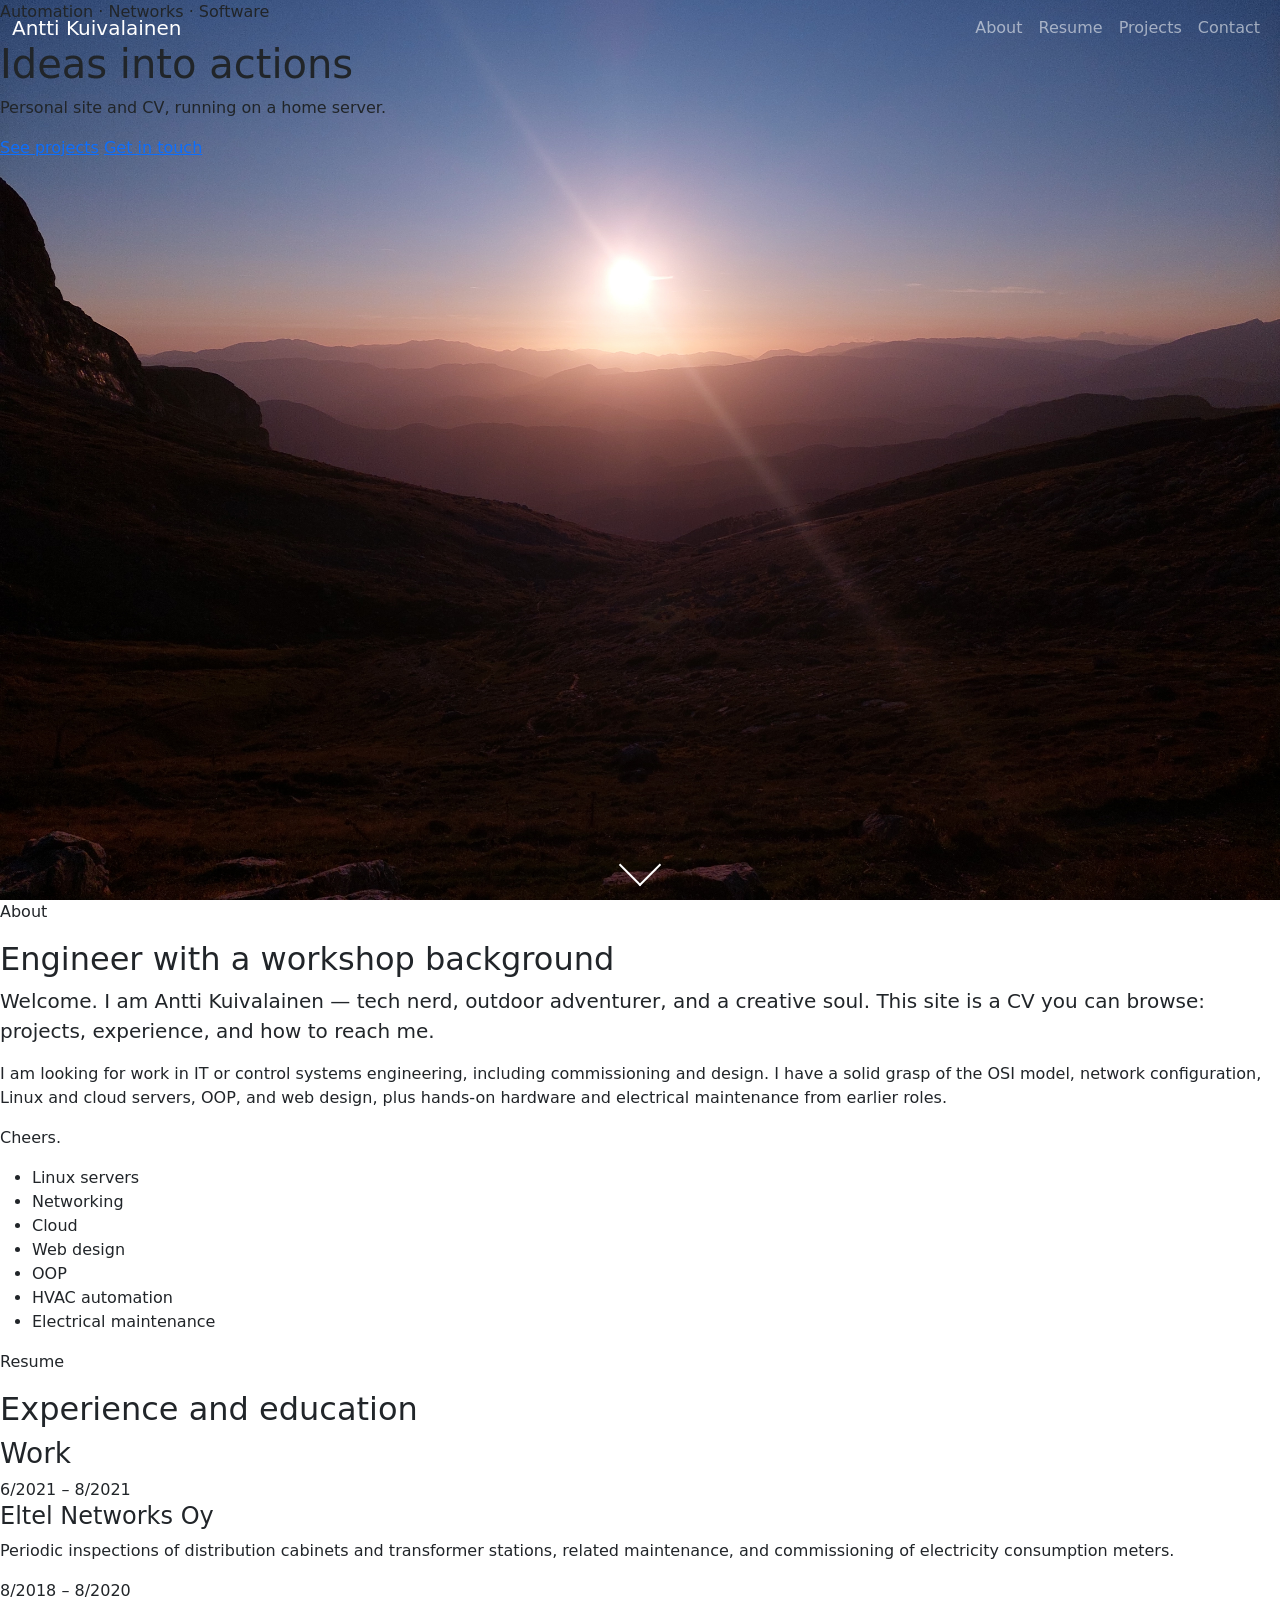
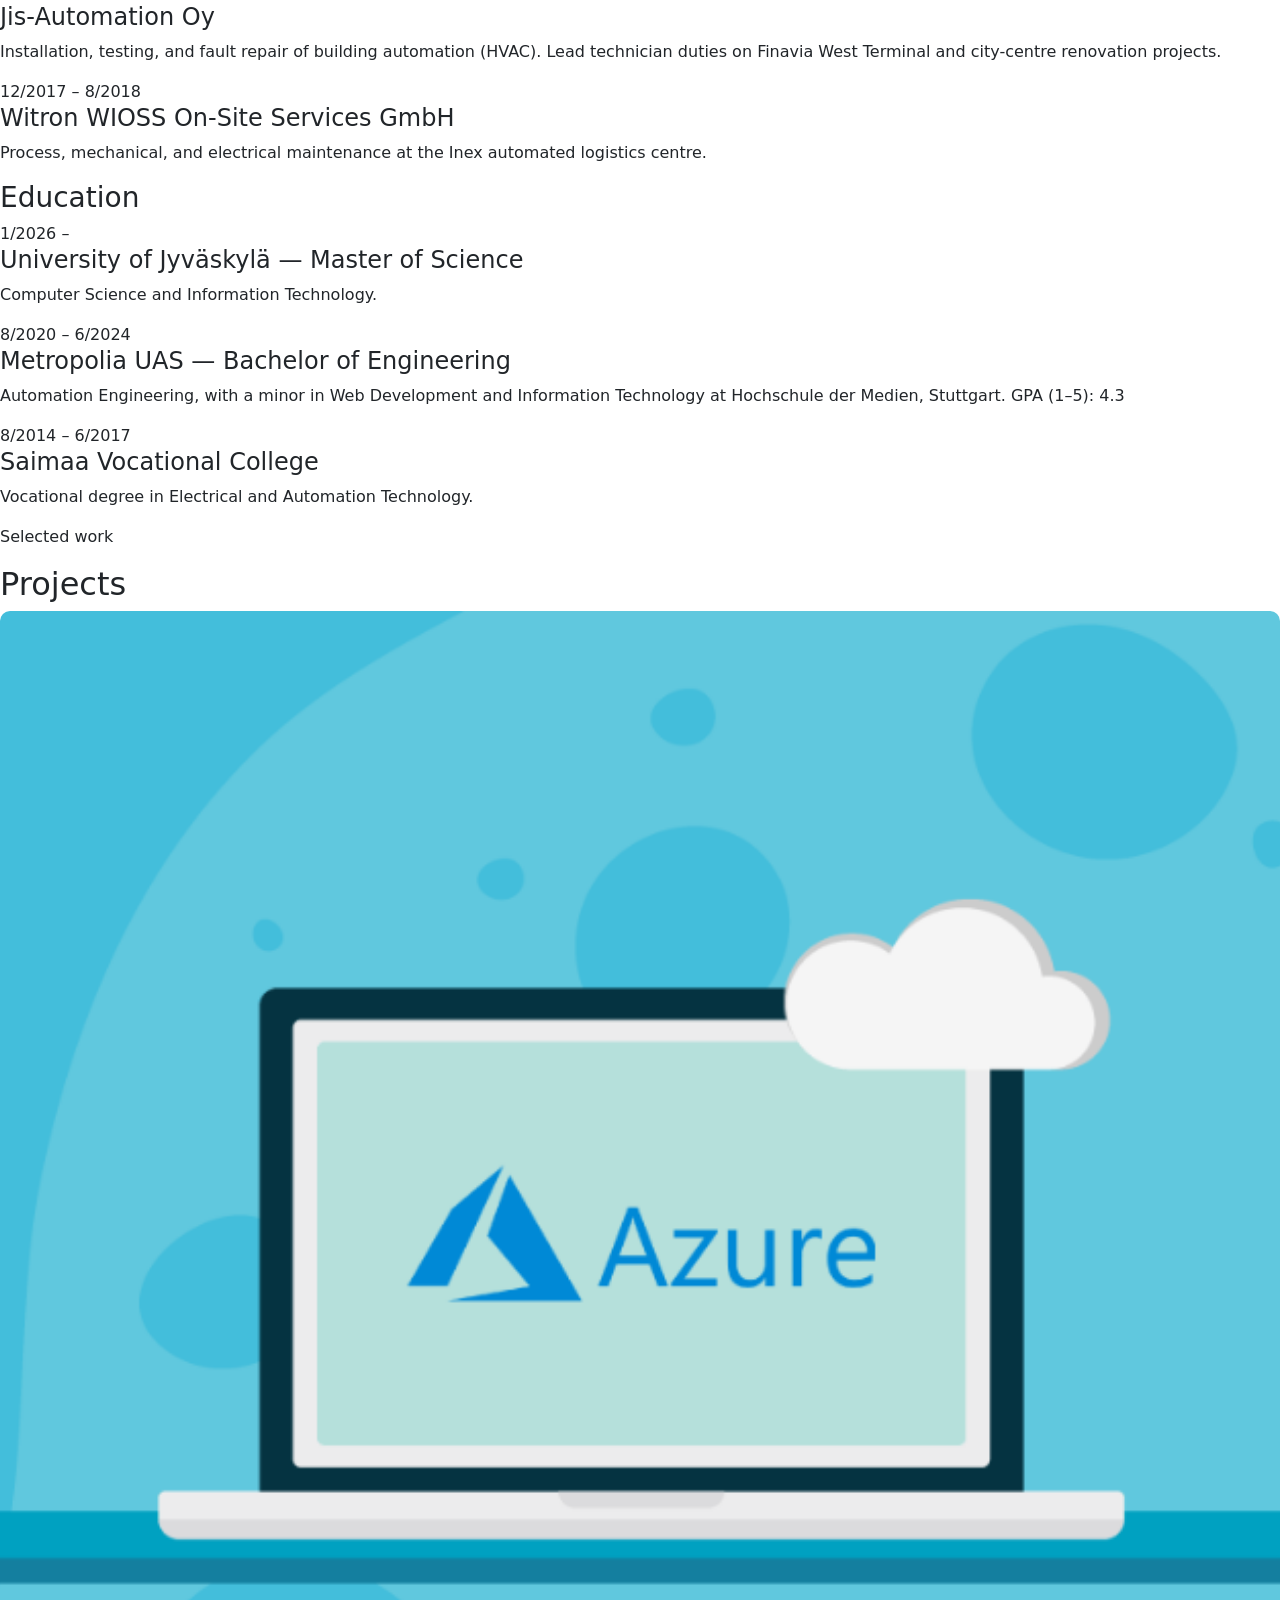
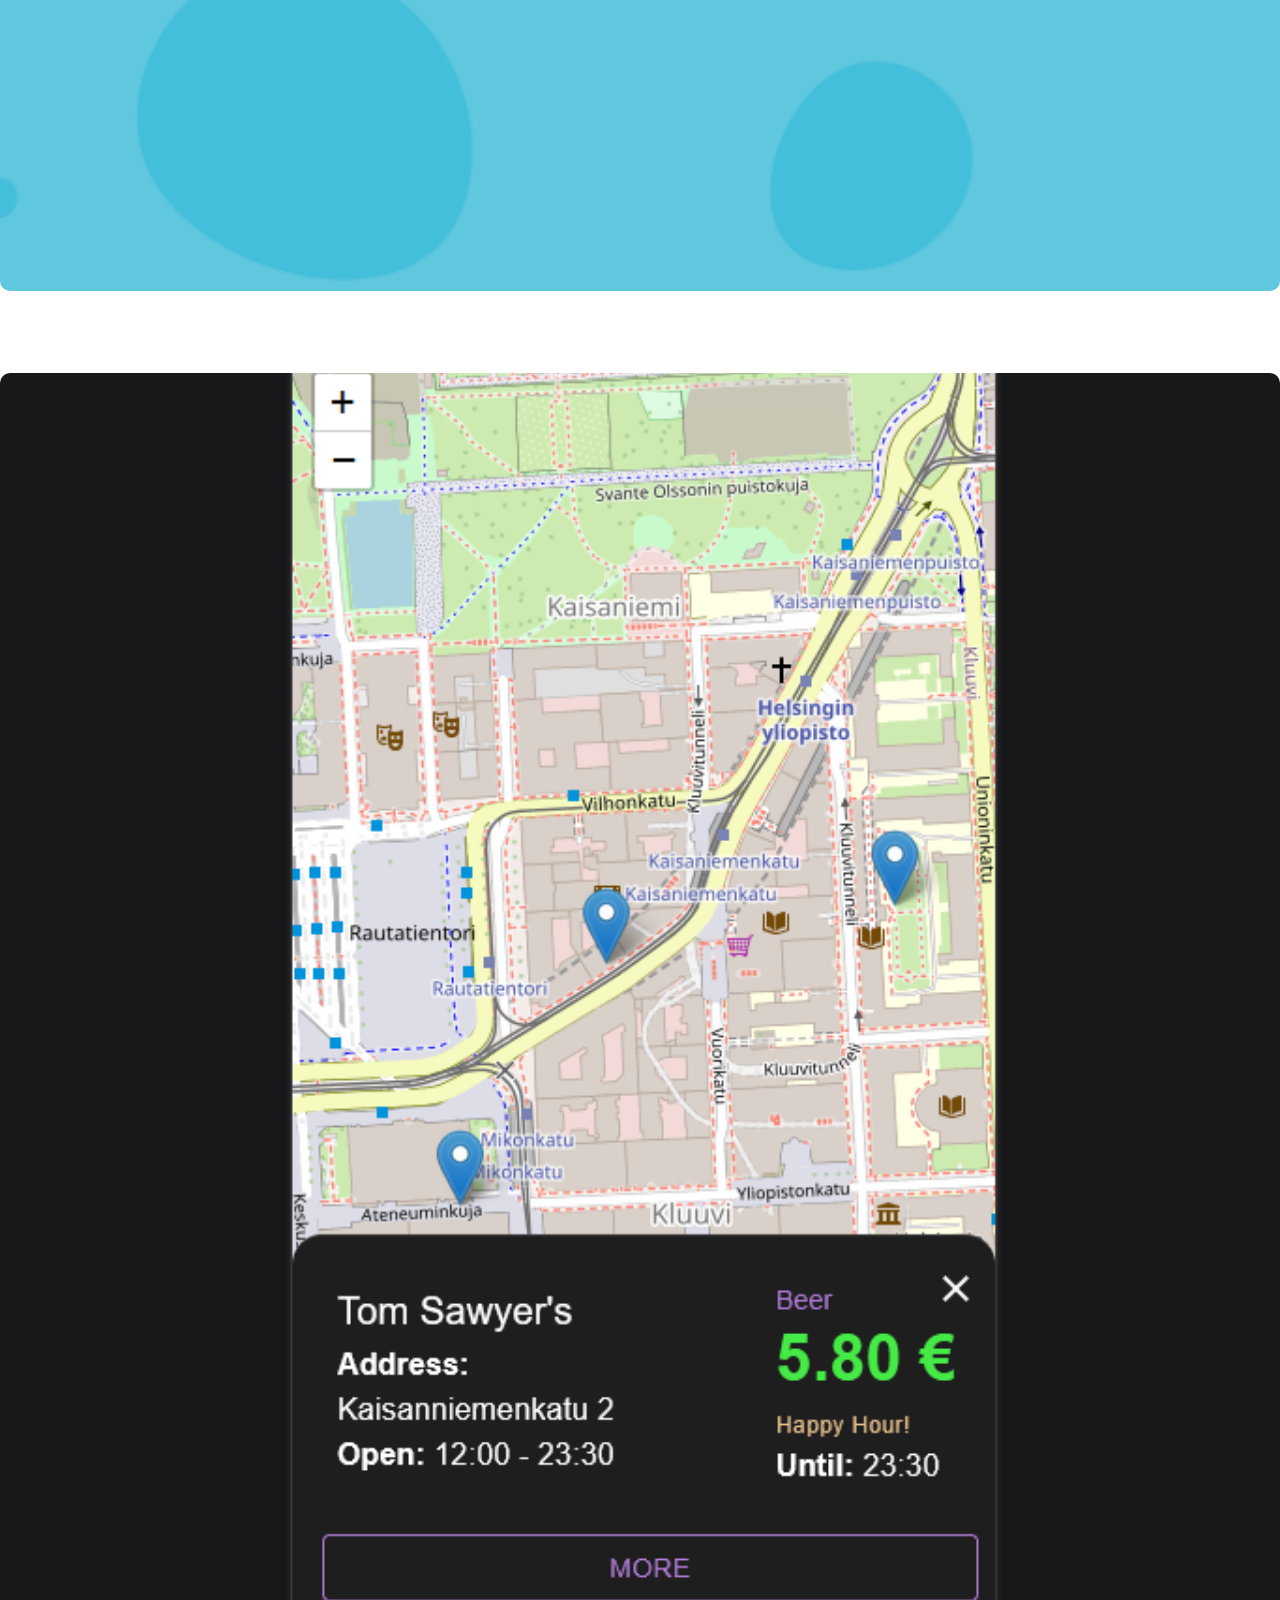
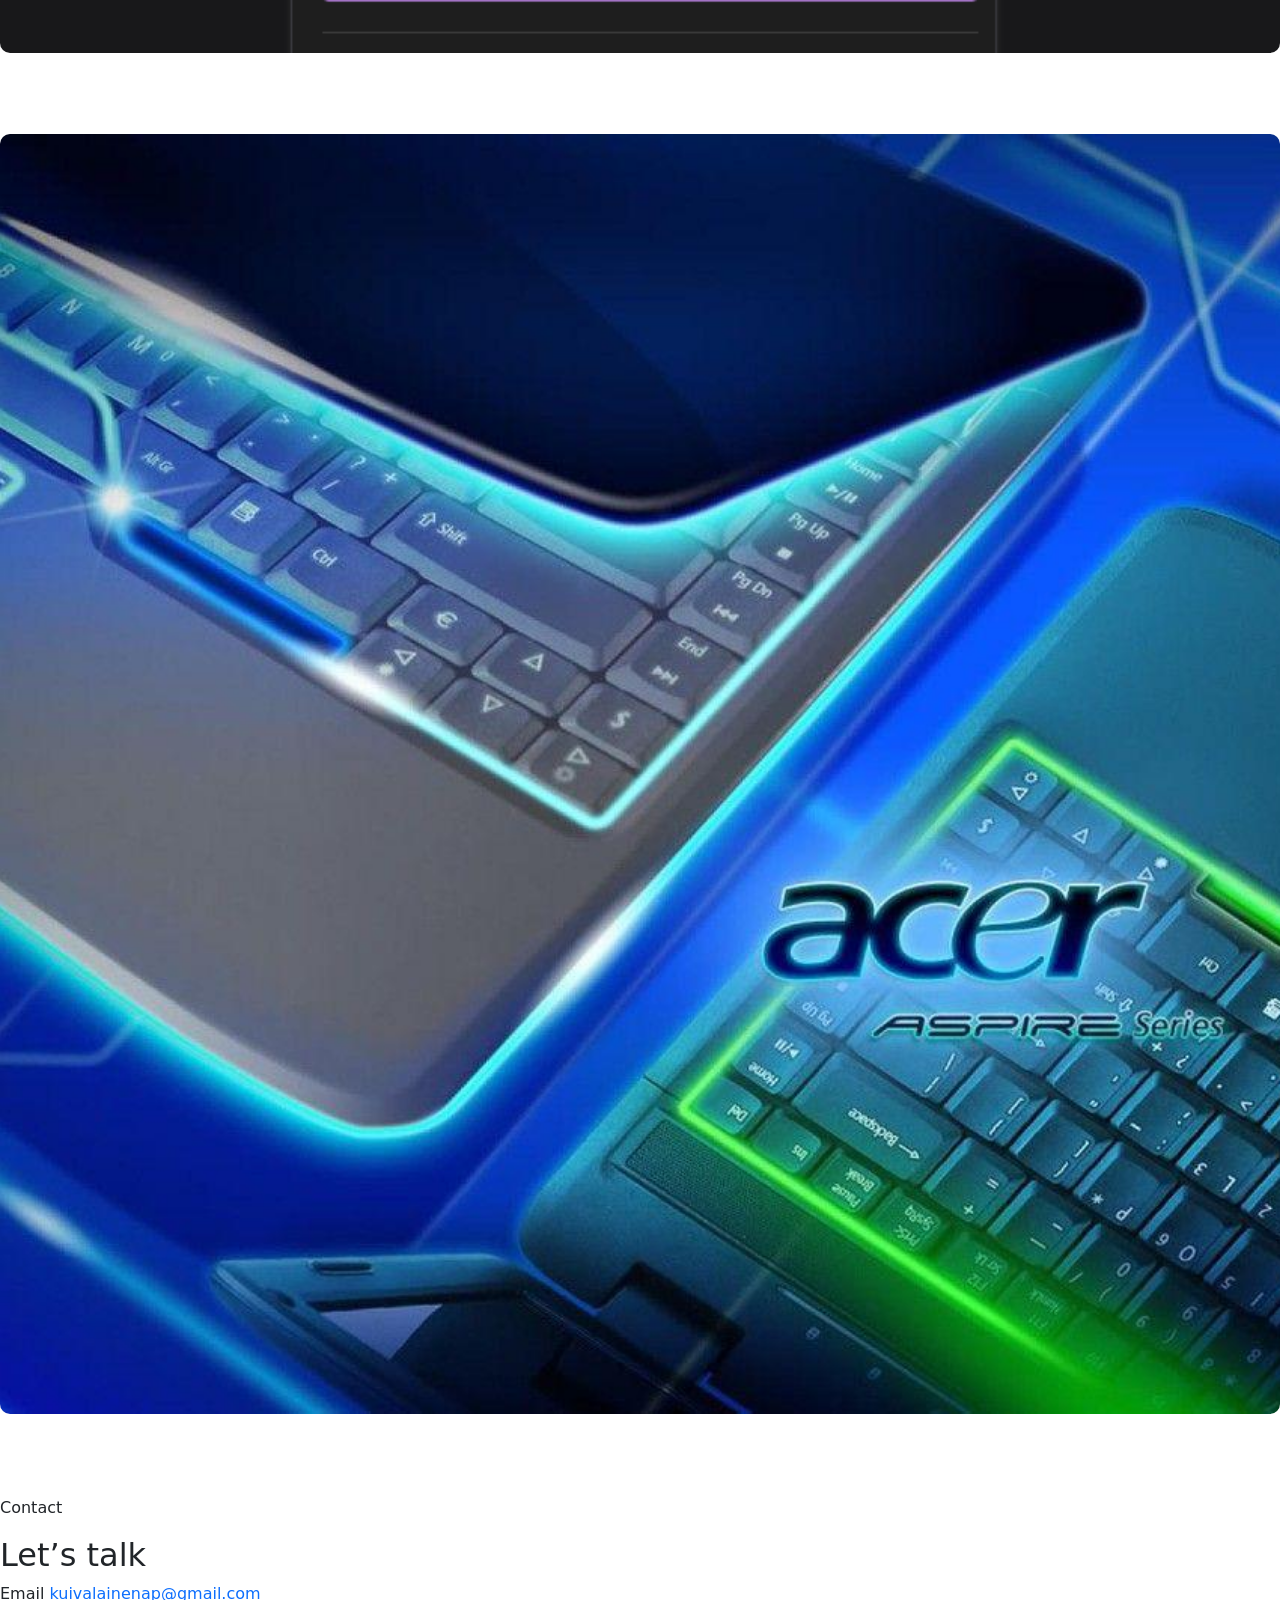
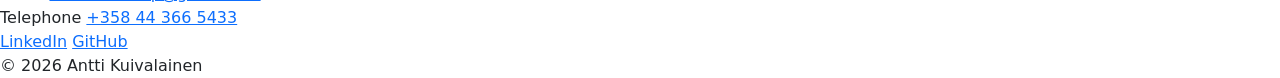
==== index.html @ 7d21abc8 "Update stylesheet and script paths in index.html" ====
<!DOCTYPE html>
<html lang="en">
<head>
    <meta charset="UTF-8">
    <meta name="viewport" content="width=device-width, initial-scale=1.0">
    <title>Antti Kuivalainen</title>
    <link href="https://cdn.jsdelivr.net/npm/bootstrap@5.3.3/dist/css/bootstrap.min.css" rel="stylesheet">
    <link rel="stylesheet" href="/css/styles.css">
</head>
<body>
    <nav id="navbar" class="navbar navbar-expand-lg navbar-dark fixed-top">
        <div class="container-fluid">
            <a class="navbar-brand" href="#hero">Antti Kuivalainen</a>
            <button class="navbar-toggler" type="button" data-bs-toggle="collapse" data-bs-target="#navMenu" aria-controls="navMenu" aria-expanded="false" aria-label="Toggle navigation">
                <span class="navbar-toggler-icon"></span>
            </button>
            <div class="collapse navbar-collapse" id="navMenu">
                <ul class="navbar-nav ms-auto">
                    <li class="nav-item"><a class="nav-link" href="#about">About</a></li>
                    <li class="nav-item"><a class="nav-link" href="#cv">Resume</a></li>
                    <li class="nav-item"><a class="nav-link" href="#projects">Projects</a></li>
                    <li class="nav-item"><a class="nav-link" href="#contact">Contact</a></li>
                </ul>
            </div>
        </div>
    </nav>

    <section id="hero">
        <div class="hero-inner">
            <p class="hero-kicker">Automation · Networks · Software</p>
            <h1>Ideas into actions</h1>
            <p class="hero-lead">Personal site and CV, running on a home server.</p>
            <div class="hero-actions">
                <a class="btn-accent" href="#projects">See projects</a>
                <a class="btn-ghost" href="#contact">Get in touch</a>
            </div>
        </div>
    </section>

    <section id="about" class="section">
        <p class="section-label">About</p>
        <h2>Engineer with a workshop background</h2>
        <div class="about-grid">
            <div>
                <p class="lead">Welcome. I am Antti Kuivalainen — tech nerd, outdoor adventurer, and a creative soul. This site is a CV you can browse: projects, experience, and how to reach me.</p>
                <p class="muted">I am looking for work in IT or control systems engineering, including commissioning and design. I have a solid grasp of the OSI model, network configuration, Linux and cloud servers, OOP, and web design, plus hands-on hardware and electrical maintenance from earlier roles.</p>
                <p>Cheers.</p>
            </div>
            <ul class="skill-list">
                <li>Linux servers</li>
                <li>Networking</li>
                <li>Cloud</li>
                <li>Web design</li>
                <li>OOP</li>
                <li>HVAC automation</li>
                <li>Electrical maintenance</li>
            </ul>
        </div>
    </section>

    <div class="section-alt">
        <section id="cv" class="section">
            <p class="section-label">Resume</p>
            <h2>Experience and education</h2>
            <div class="timeline">
                <div class="timeline-group">
                    <h3>Work</h3>
                    <article class="job">
                        <div class="job-meta">6/2021 – 8/2021</div>
                        <div>
                            <h4>Eltel Networks Oy</h4>
                            <p>Periodic inspections of distribution cabinets and transformer stations, related maintenance, and commissioning of electricity consumption meters.</p>
                        </div>
                    </article>
                    <article class="job">
                        <div class="job-meta">8/2018 – 8/2020</div>
                        <div>
                            <h4>Jis-Automation Oy</h4>
                            <p>Installation, testing, and fault repair of building automation (HVAC). Lead technician duties on Finavia West Terminal and city-centre renovation projects.</p>
                        </div>
                    </article>
                    <article class="job">
                        <div class="job-meta">12/2017 – 8/2018</div>
                        <div>
                            <h4>Witron WIOSS On-Site Services GmbH</h4>
                            <p>Process, mechanical, and electrical maintenance at the Inex automated logistics centre.</p>
                        </div>
                    </article>
                </div>

                <div class="timeline-group">
                    <h3>Education</h3>
                    <article class="job">
                        <div class="job-meta">1/2026 –</div>
                        <div>
                            <h4>University of Jyväskylä — Master of Science</h4>
                            <p>Computer Science and Information Technology.</p>
                        </div>
                    </article>
                    <article class="job">
                        <div class="job-meta">8/2020 – 6/2024</div>
                        <div>
                            <h4>Metropolia UAS — Bachelor of Engineering</h4>
                            <p>Automation Engineering, with a minor in Web Development and Information Technology at Hochschule der Medien, Stuttgart. GPA (1–5): 4.3</p>
                        </div>
                    </article>
                    <article class="job">
                        <div class="job-meta">8/2014 – 6/2017</div>
                        <div>
                            <h4>Saimaa Vocational College</h4>
                            <p>Vocational degree in Electrical and Automation Technology.</p>
                        </div>
                    </article>
                </div>
            </div>
        </section>
    </div>

    <section id="projects" class="section">
        <p class="section-label">Selected work</p>
        <h2>Projects</h2>
        <div class="project-grid">
            <a href="https://github.com/a-pak/metropolia-warehouse" target="_blank" rel="noopener" class="project-card">
                <img src="/images/image.png" alt="Warehouse system on Azure">
                <div class="card-body">
                    <h3>Azure warehouse</h3>
                    <p>Configuring a warehouse system on Microsoft Azure.</p>
                </div>
            </a>
            <a href="https://github.com/a-pak/happy-pour" target="_blank" rel="noopener" class="project-card">
                <img src="/images/happypour.png" alt="Happy Pour app">
                <div class="card-body">
                    <h3>Happy Pour</h3>
                    <p>A community app for local happy hours.</p>
                </div>
            </a>
            <a href="/homeserver" class="project-card">
                <img src="/images/acer.jpg" alt="Home server laptop">
                <div class="card-body">
                    <h3>Home server</h3>
                    <p>An old laptop given a second life as a server.</p>
                </div>
            </a>
        </div>
    </section>

    <div class="section-alt">
        <section id="contact" class="section">
            <p class="section-label">Contact</p>
            <h2>Let’s talk</h2>
            <div class="contact-grid">
                <div class="contact-card">
                    <span>Email</span>
                    <a href="mailto:kuivalainenap@gmail.com">kuivalainenap@gmail.com</a>
                </div>
                <div class="contact-card">
                    <span>Telephone</span>
                    <a href="tel:+358443665433">+358 44 366 5433</a>
                </div>
            </div>
            <div class="social-row">
                <a href="https://linkedin.com/in/kuivalainenantti" class="btn-accent" target="_blank" rel="noopener">LinkedIn</a>
                <a href="https://github.com/a-pak" class="btn-outline" target="_blank" rel="noopener">GitHub</a>
            </div>
        </section>
    </div>

    <footer class="site-footer">© 2026 Antti Kuivalainen</footer>

    <script src="https://cdn.jsdelivr.net/npm/bootstrap@5.3.3/dist/js/bootstrap.bundle.min.js"></script>
    <script src="/js/app.js"></script>
</body>
</html>
---- css/styles.css ----
/* Hero-kuva */
#hero {
    height: 100vh;
    background: url("../images/sunset-in-greece-mountains.jpg") no-repeat center center/cover;
    position: relative;
}

#hero::after {
    content: "";
    position: absolute;
    bottom: 20px;
    left: 50%;
    transform: translateX(-50%);
    width: 30px;
    height: 30px;
    border-bottom: 2px solid white;
    border-right: 2px solid white;
    transform: translateX(-50%) rotate(45deg);
}

#navbar {
  background: transparent;
  transition: background 0.3s ease;
}

section {
  scroll-margin-top: 40px;
}


/* hover effect on project cards */
.project-card {
  position: relative;
  display: block;
  overflow: hidden;
  border-radius: 8px;
  text-decoration: none;
  color: rgb(255, 255, 255);
}

.project-card img {
  width: 100%;
  aspect-ratio: 1 / 1;  /* pakottaa neliön */
  object-fit: cover;
  border-radius: 10px;
  transition: opacity 0.4s ease;
}

.project-card .overlay {
  position: absolute;
  top: 0;
  left: 0;
  width: 100%;
  height: 100%;
  background: rgba(43, 78, 92, 0.6);
  display: flex;
  align-items: center;
  justify-content: center;
  opacity: 0;
  transition: opacity 0.4s ease;
  text-align: center;
  padding: 10px;
  
}

.project-card:hover img {
  opacity: 0.3;
}

.project-card:hover .overlay {
  opacity: 1;
}
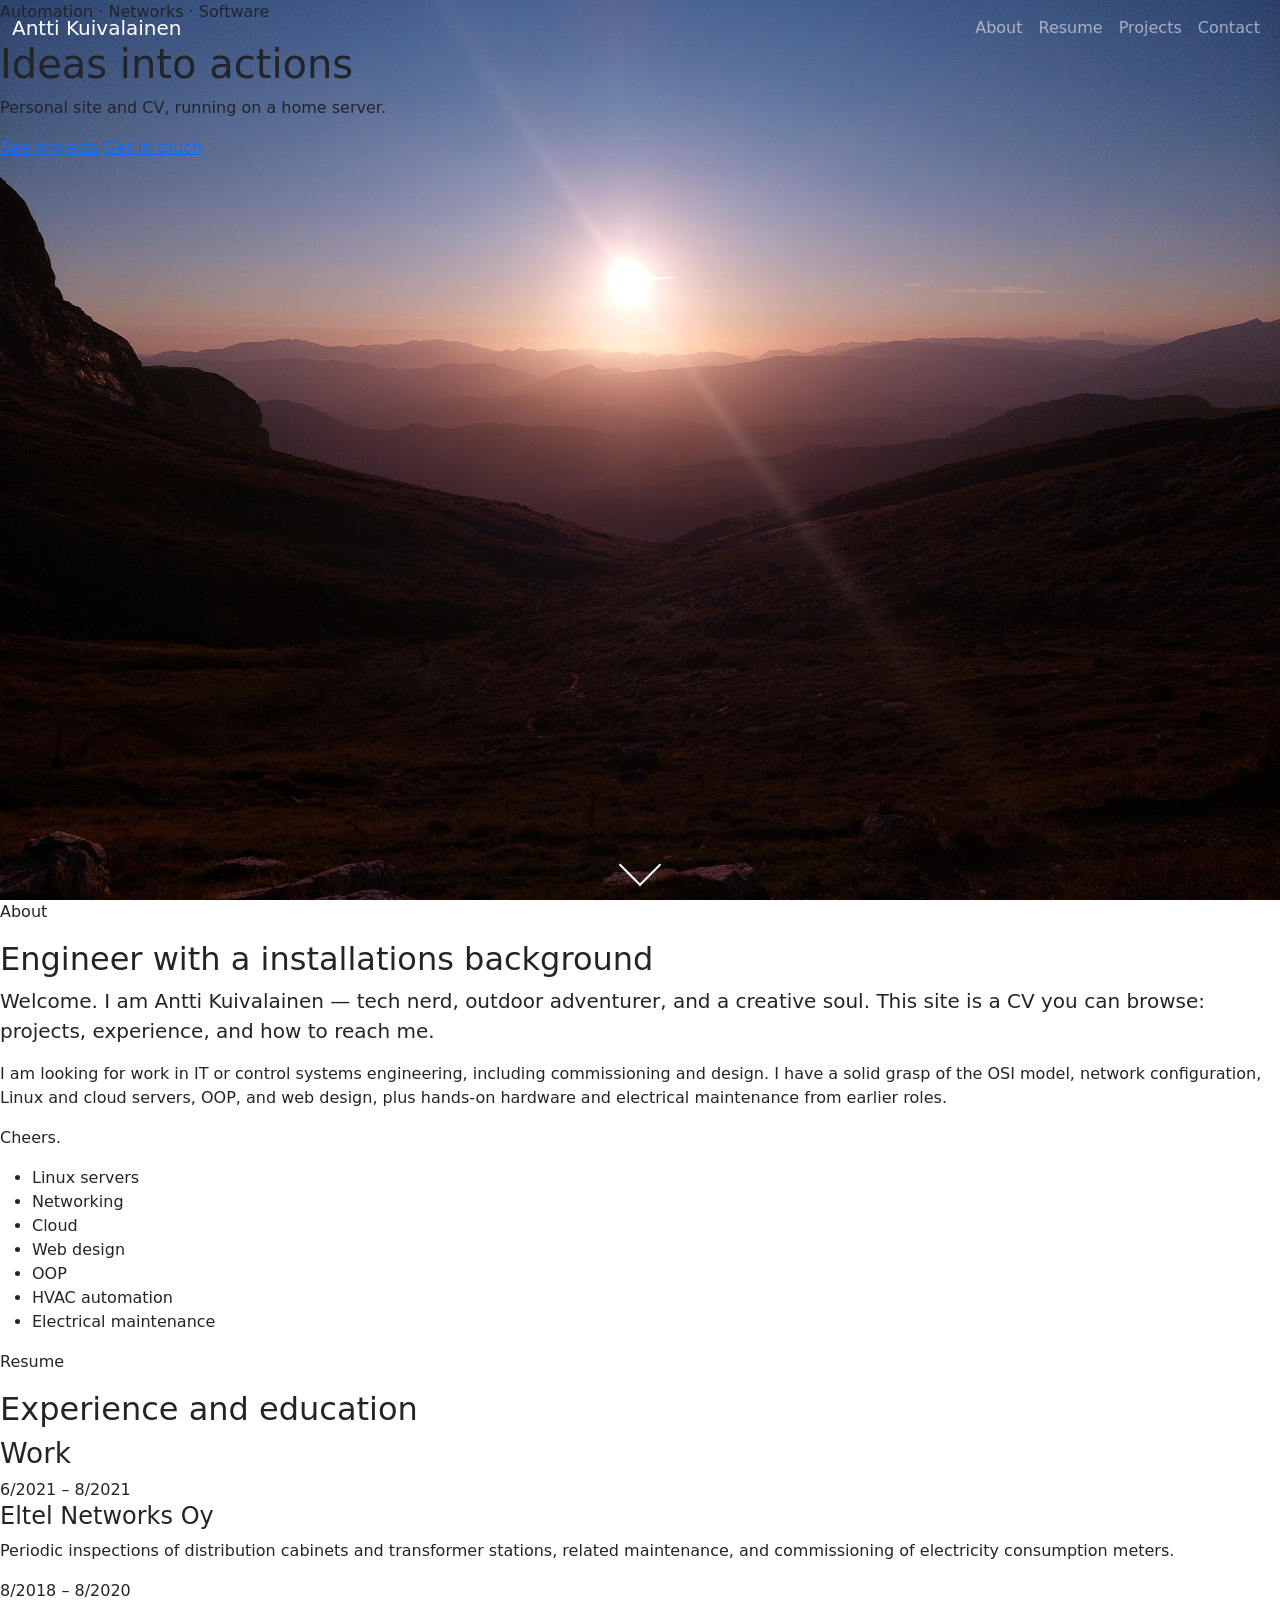
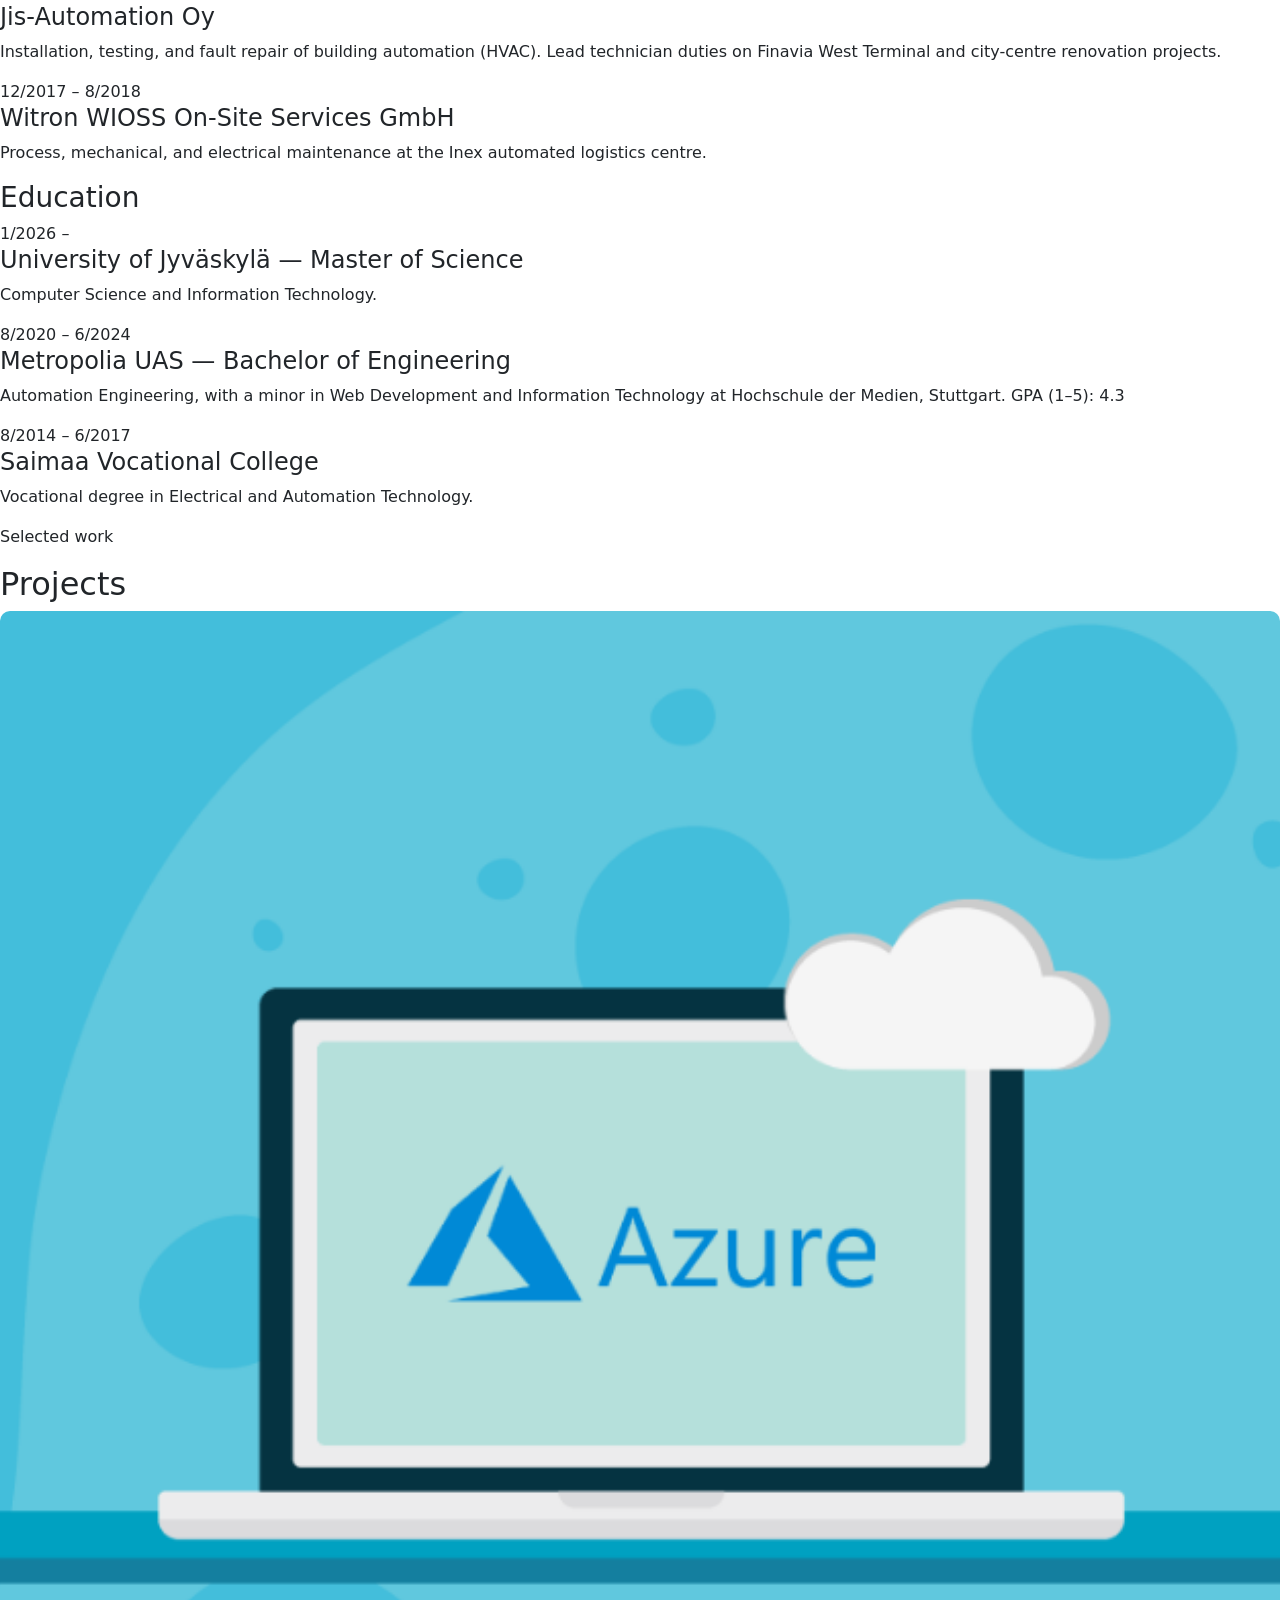
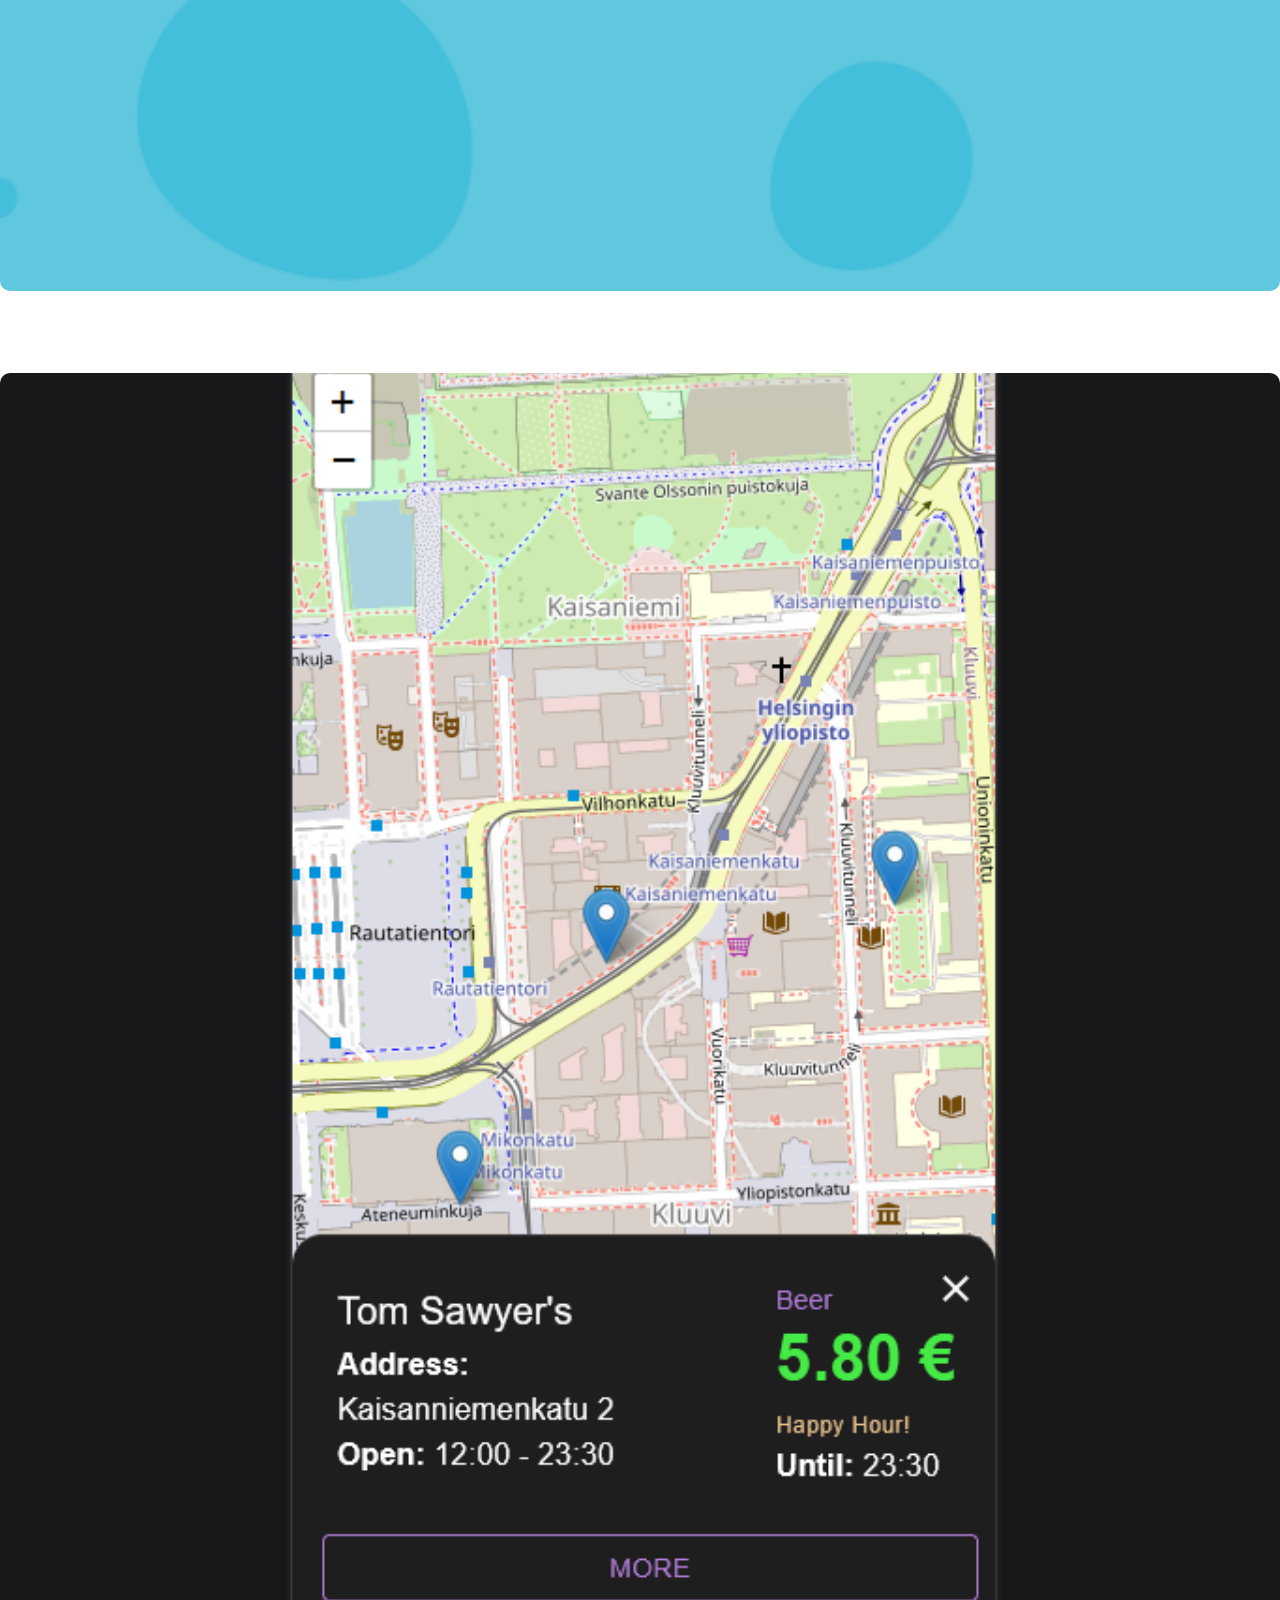
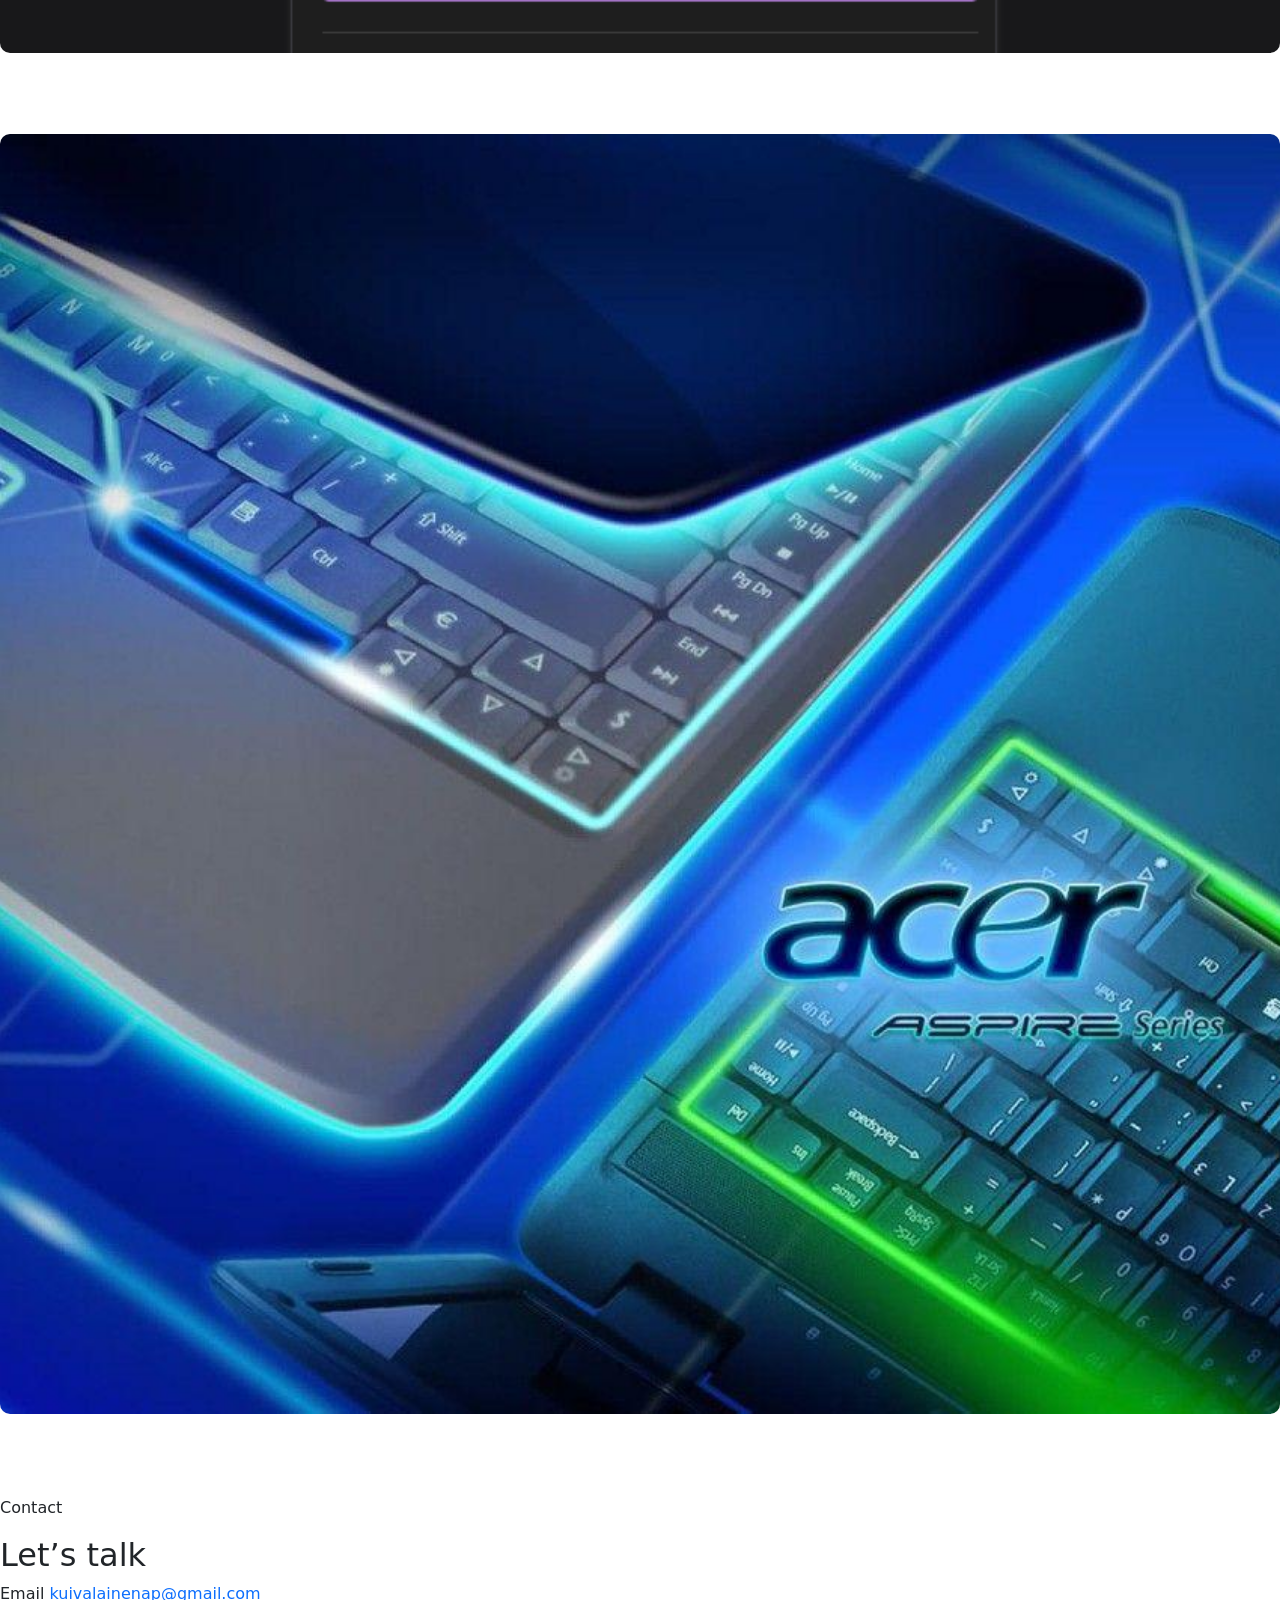
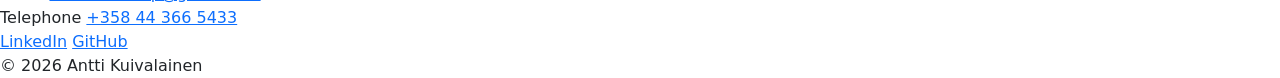
==== commit fbb2d12a: "Update stylesheet and script paths to relative" ====
--- a/index.html
+++ b/index.html
@@ -5,7 +5,7 @@
     <meta name="viewport" content="width=device-width, initial-scale=1.0">
     <title>Antti Kuivalainen</title>
     <link href="https://cdn.jsdelivr.net/npm/bootstrap@5.3.3/dist/css/bootstrap.min.css" rel="stylesheet">
-    <link rel="stylesheet" href="/css/styles.css">
+    <link rel="stylesheet" href="./css/styles.css">
 </head>
 <body>
     <nav id="navbar" class="navbar navbar-expand-lg navbar-dark fixed-top">
@@ -39,7 +39,7 @@
 
     <section id="about" class="section">
         <p class="section-label">About</p>
-        <h2>Engineer with a workshop background</h2>
+        <h2>Engineer with a installations background</h2>
         <div class="about-grid">
             <div>
                 <p class="lead">Welcome. I am Antti Kuivalainen — tech nerd, outdoor adventurer, and a creative soul. This site is a CV you can browse: projects, experience, and how to reach me.</p>
@@ -168,6 +168,6 @@
     <footer class="site-footer">© 2026 Antti Kuivalainen</footer>
 
     <script src="https://cdn.jsdelivr.net/npm/bootstrap@5.3.3/dist/js/bootstrap.bundle.min.js"></script>
-    <script src="/js/app.js"></script>
+    <script src="./js/app.js"></script>
 </body>
 </html>
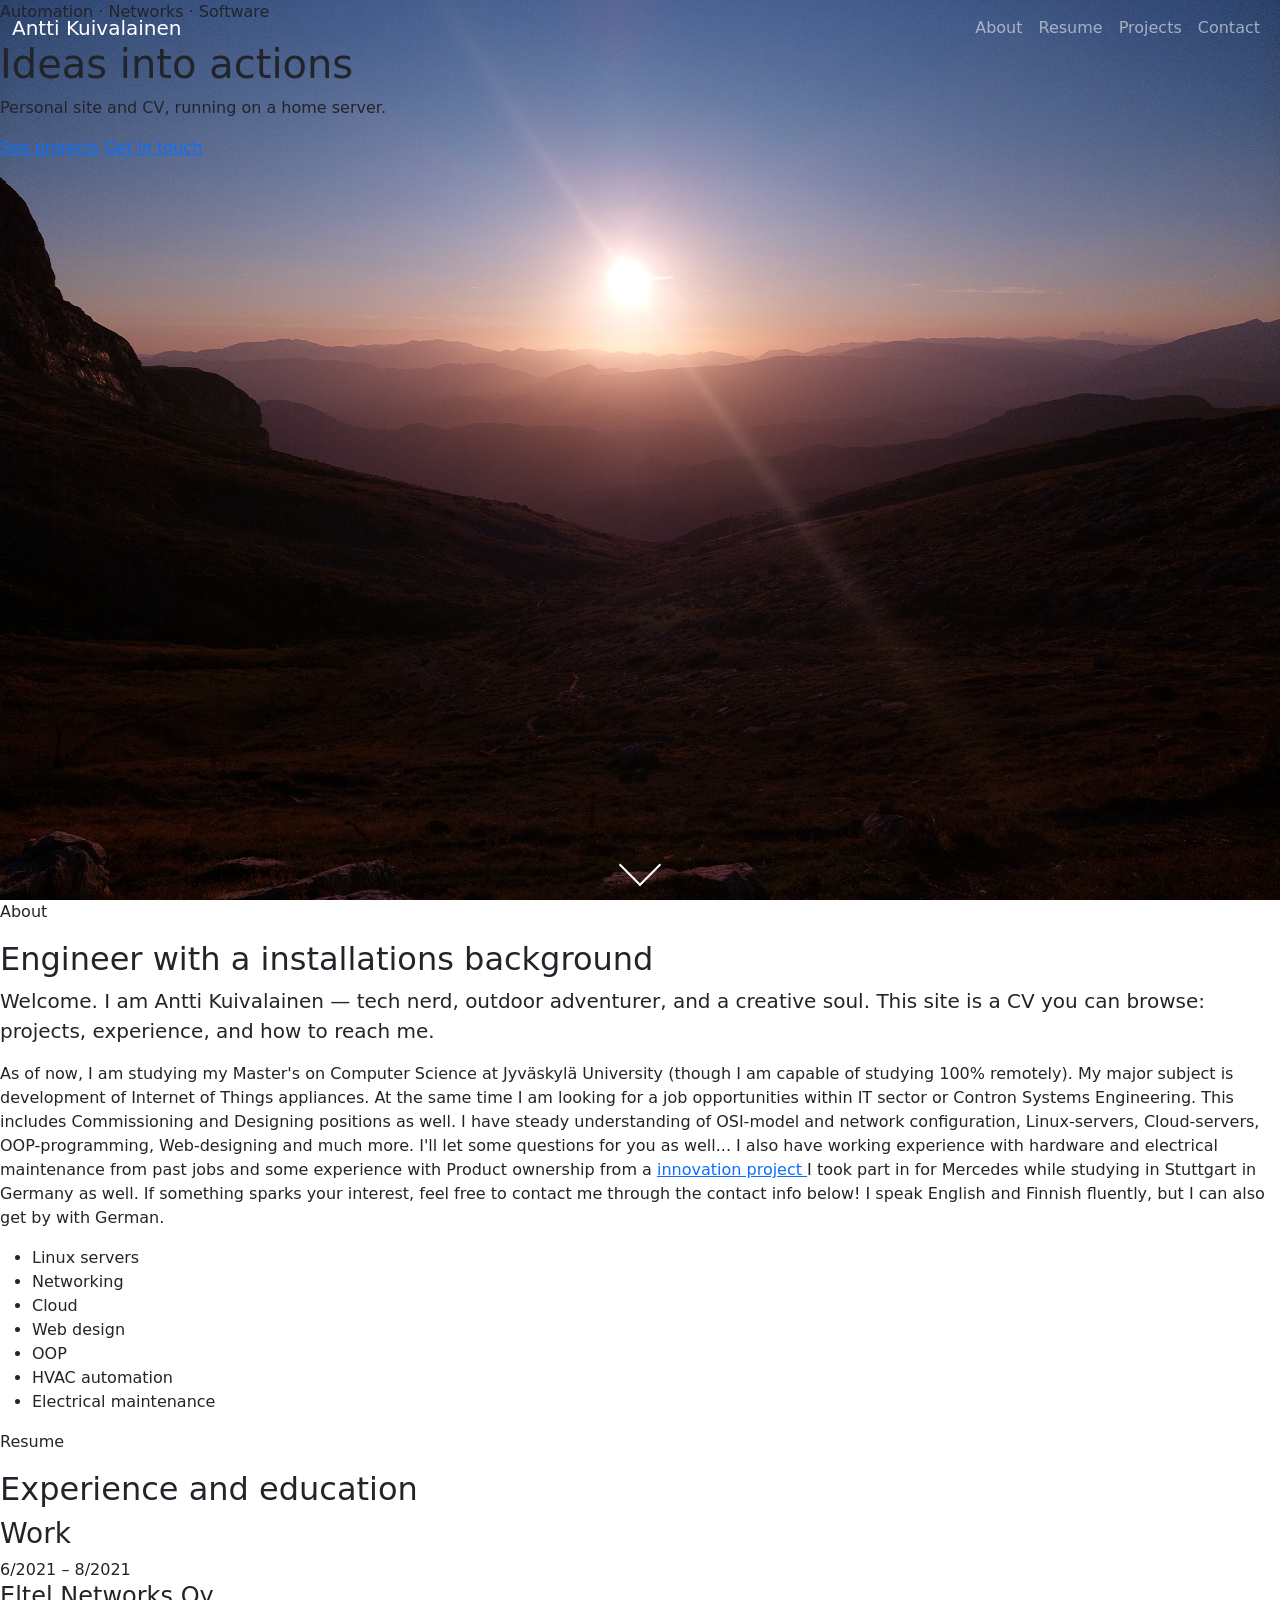
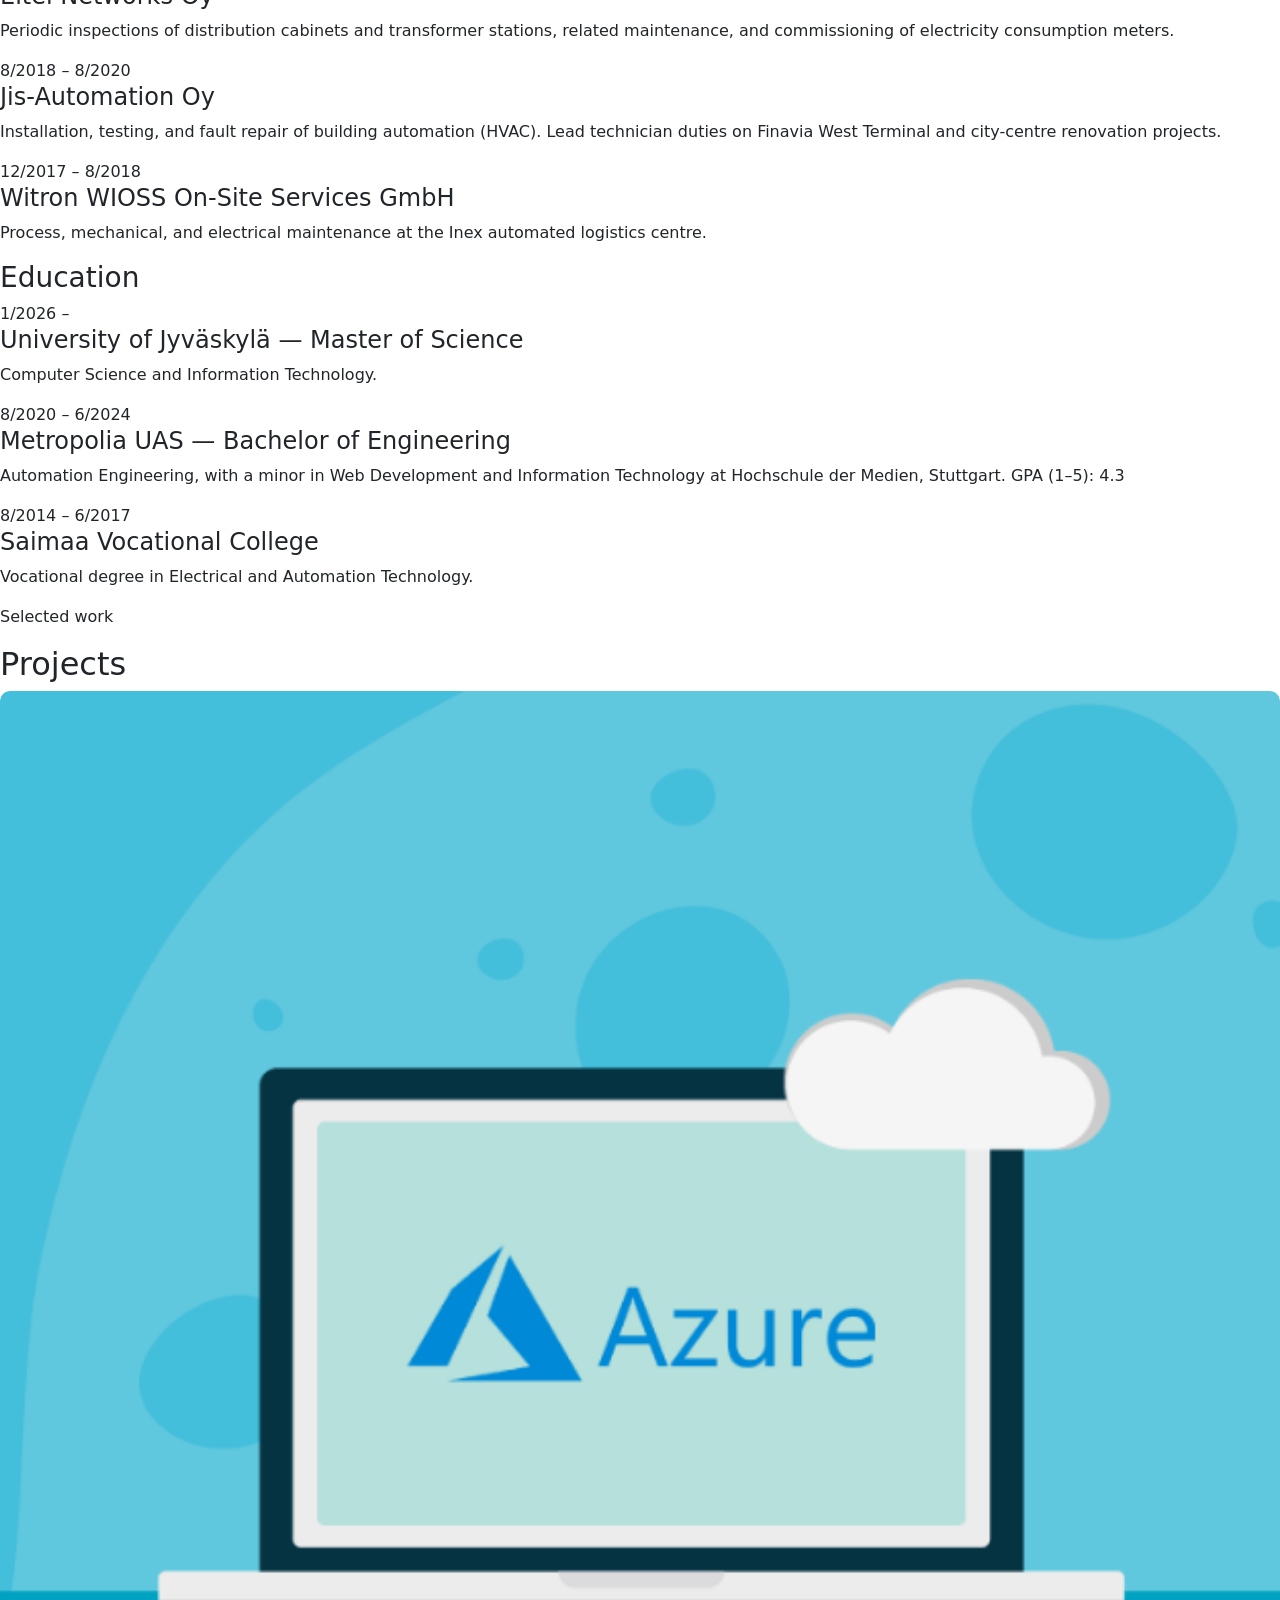
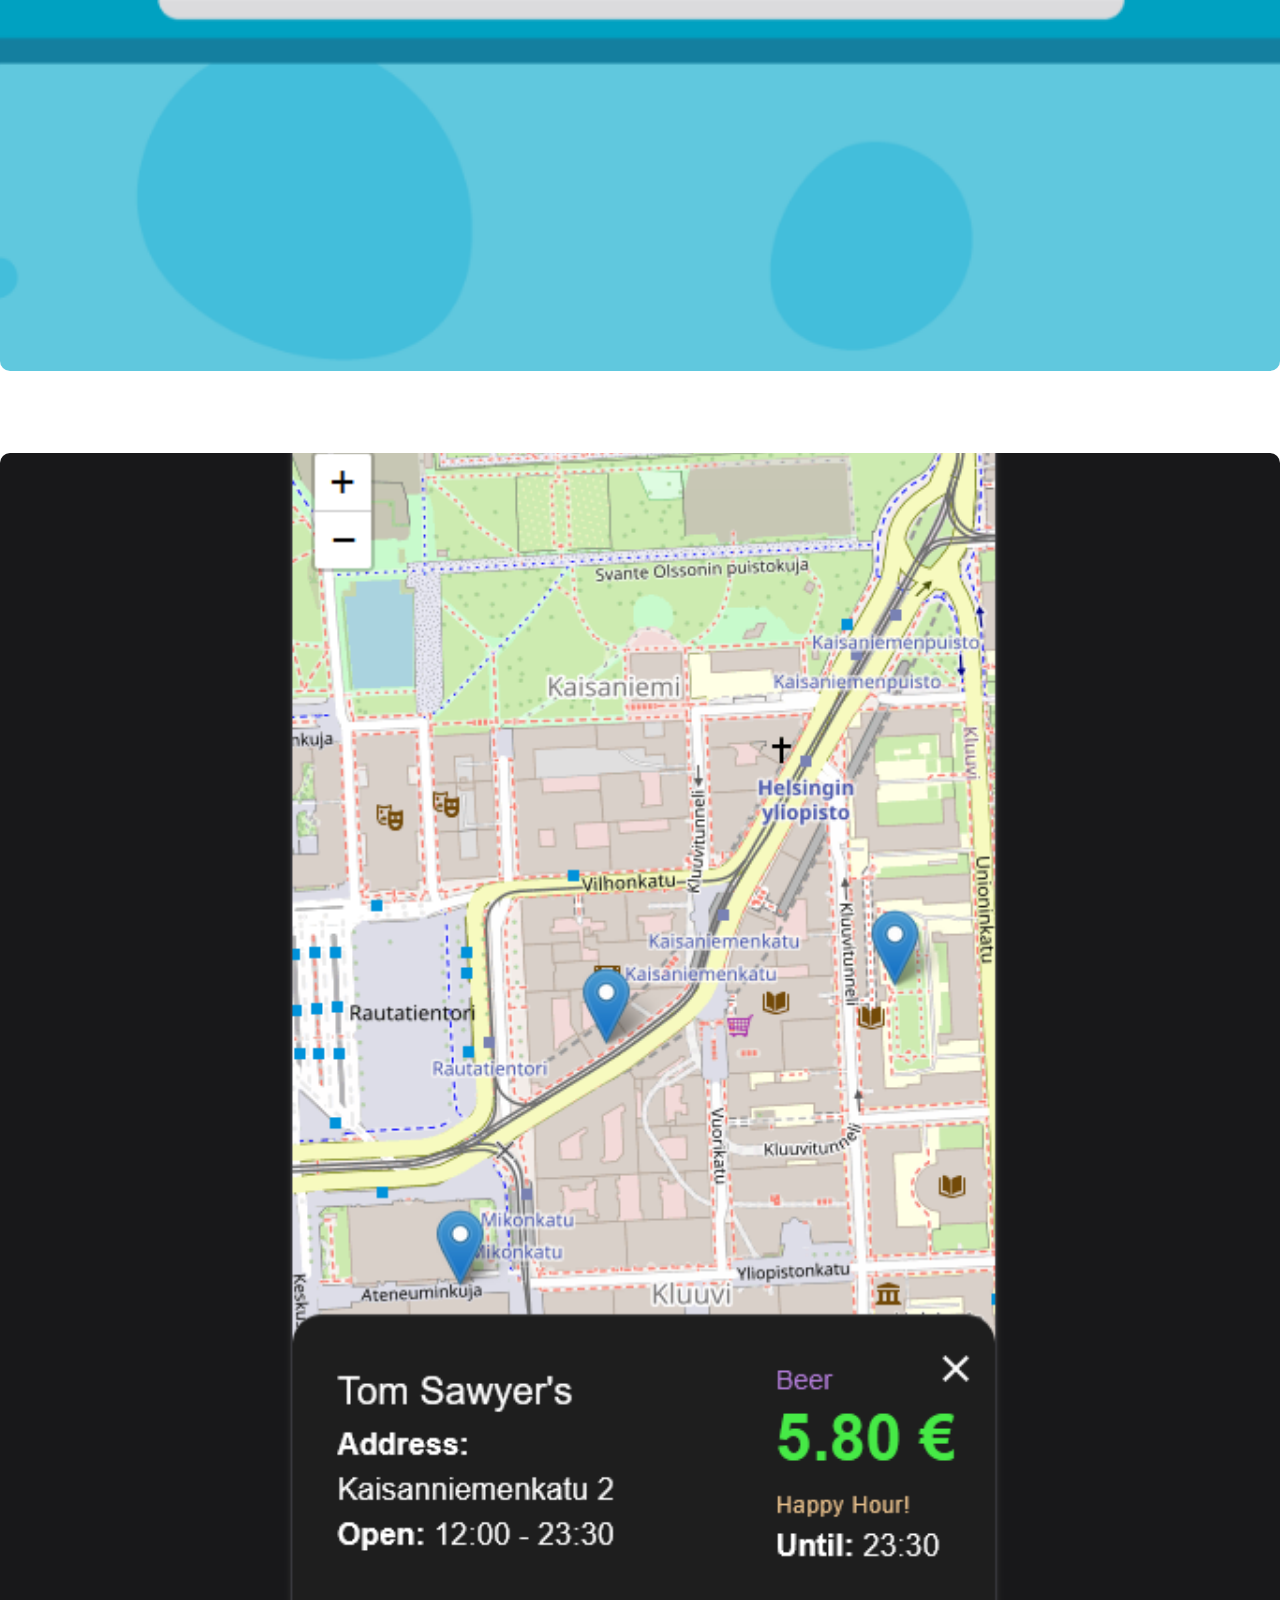
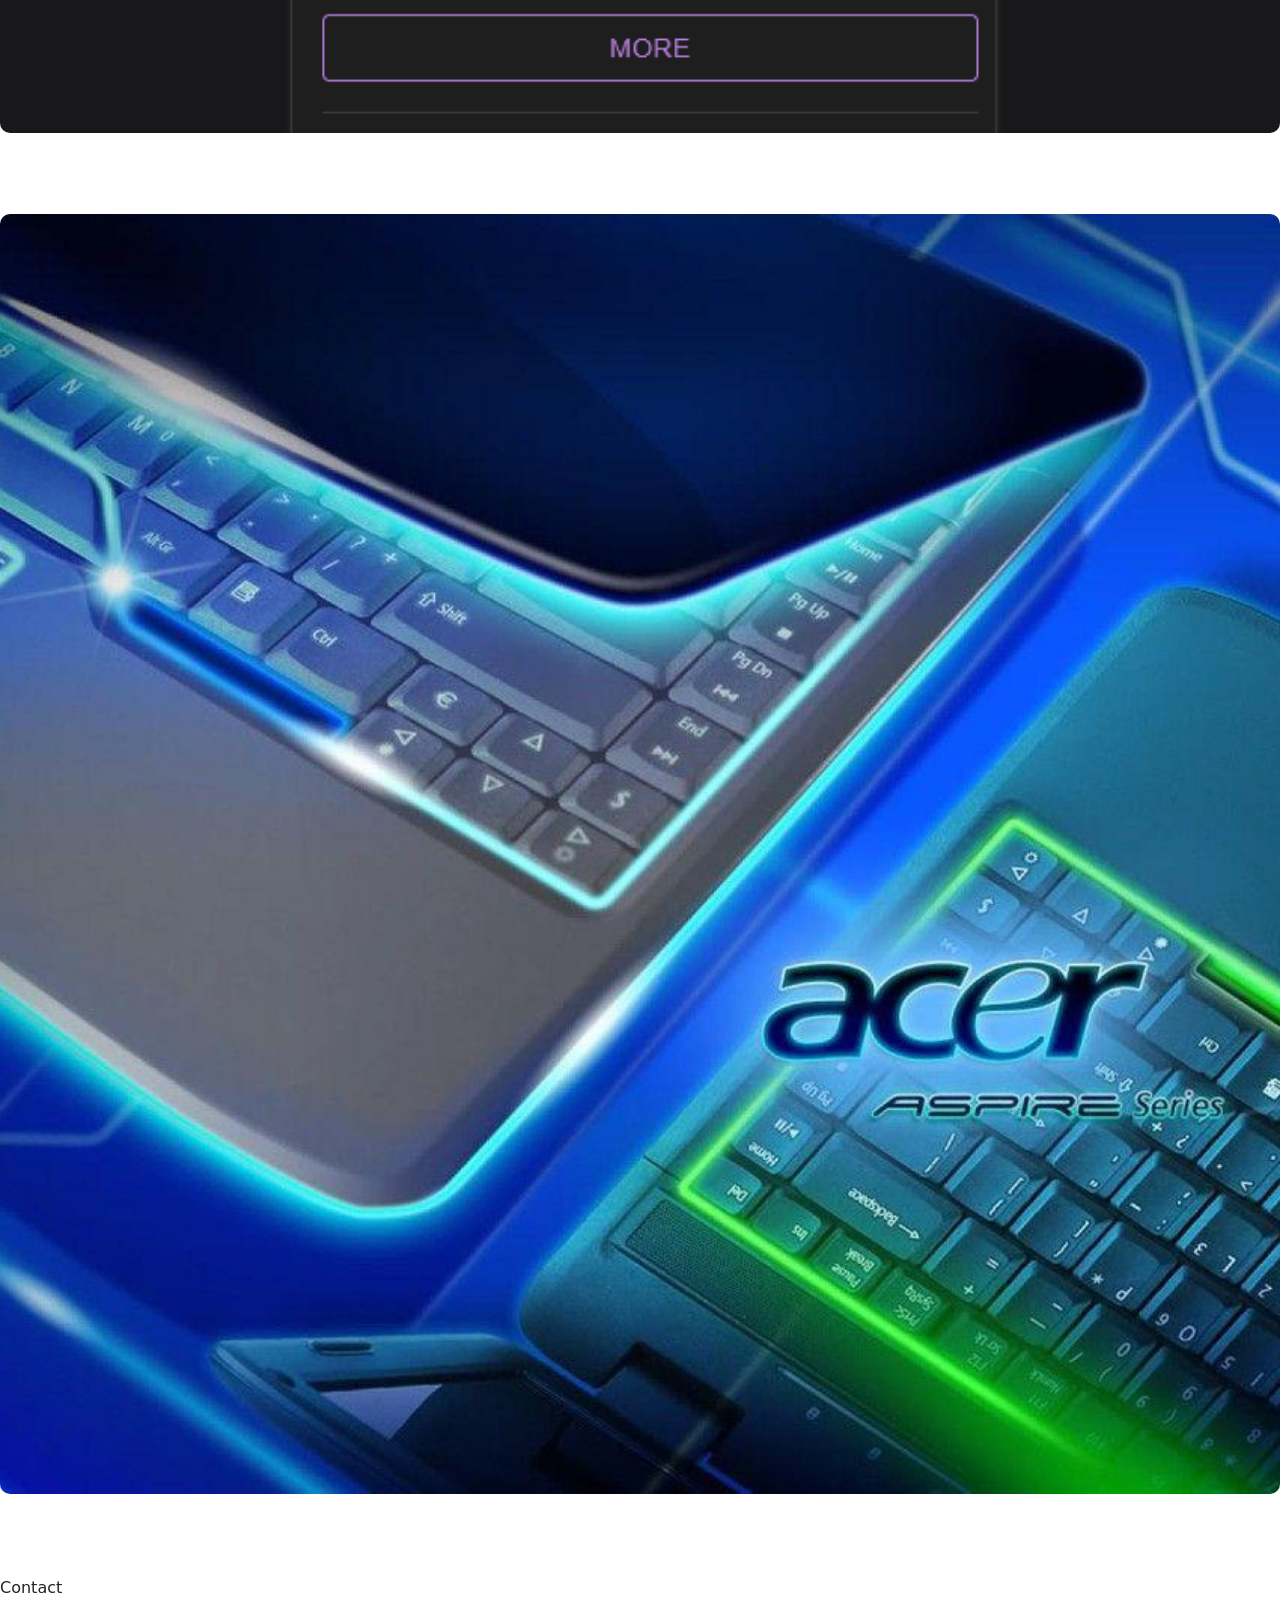
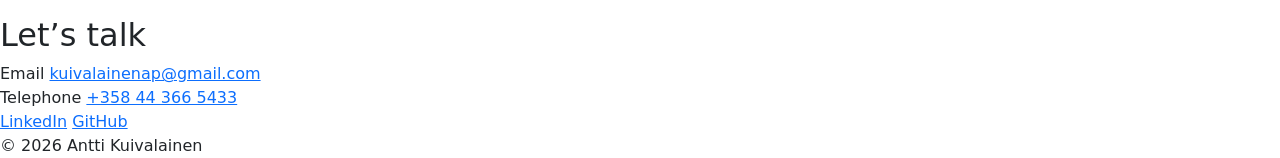
==== commit a91d6e5b: "Revise personal statement in index.html Updated personal introduction and job seeking information." ====
--- a/index.html
+++ b/index.html
@@ -43,8 +43,17 @@
         <div class="about-grid">
             <div>
                 <p class="lead">Welcome. I am Antti Kuivalainen — tech nerd, outdoor adventurer, and a creative soul. This site is a CV you can browse: projects, experience, and how to reach me.</p>
-                <p class="muted">I am looking for work in IT or control systems engineering, including commissioning and design. I have a solid grasp of the OSI model, network configuration, Linux and cloud servers, OOP, and web design, plus hands-on hardware and electrical maintenance from earlier roles.</p>
-                <p>Cheers.</p>
+                <p>As of now, I am studying my Master's on Computer Science at Jyväskylä University (though I am capable of studying 100% remotely). 
+            My major subject is development of Internet of Things appliances. At the same time I am looking for a job opportunities within IT sector or Contron Systems Engineering. 
+            This includes Commissioning and Designing positions as well. I have steady understanding of OSI-model and network configuration, Linux-servers, 
+            Cloud-servers, OOP-programming, Web-designing and much more. I'll let some questions for you as well... I also have working experience with hardware and 
+            electrical maintenance from past jobs and some experience with Product ownership from a 
+            <a href="https://hdm-stuttgart.de/stage/projekt_detail/projekt_details?projekt_ID=4183"
+               target="_blank"
+               rel="noopener noreferrer">
+                innovation project
+            </a>
+            I took part in for Mercedes while studying in Stuttgart in Germany as well. If something sparks your interest, feel free to contact me through the contact info below! I speak English and Finnish fluently, but I can also get by with German.</p>
             </div>
             <ul class="skill-list">
                 <li>Linux servers</li>
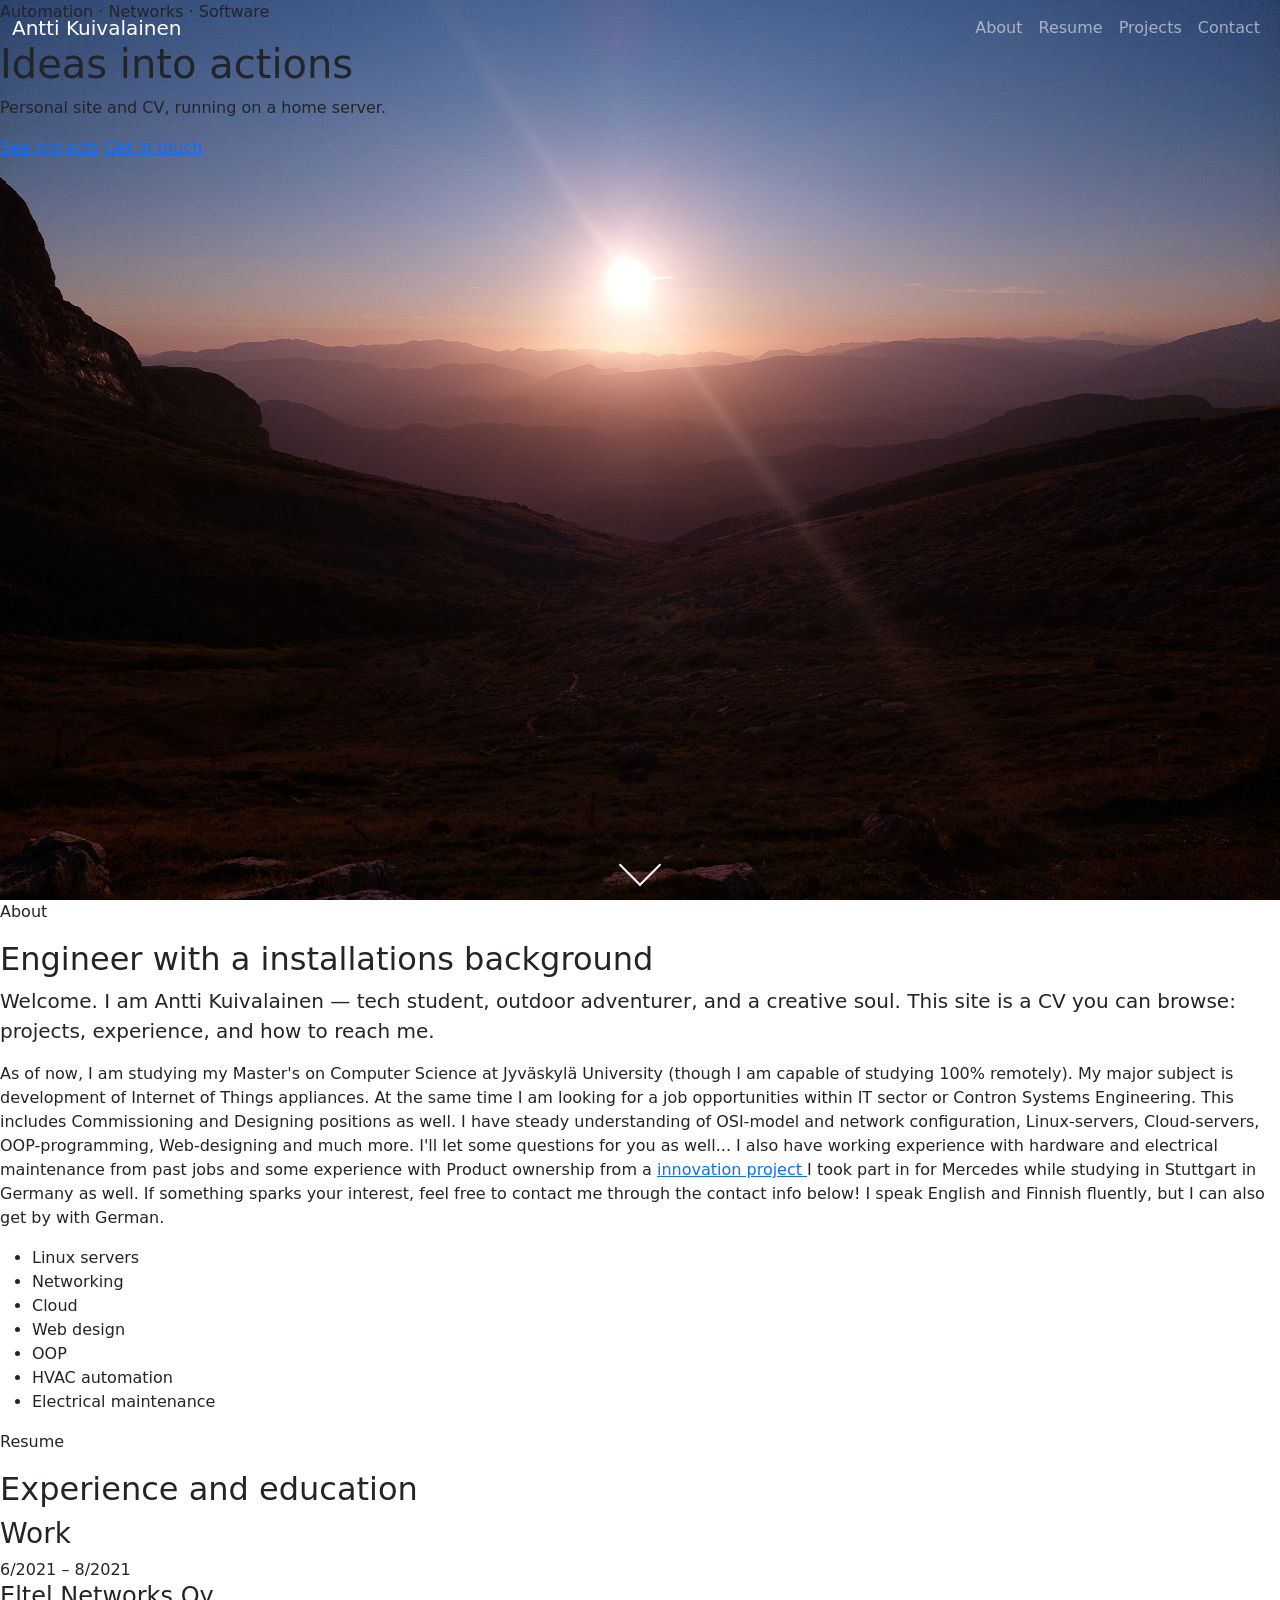
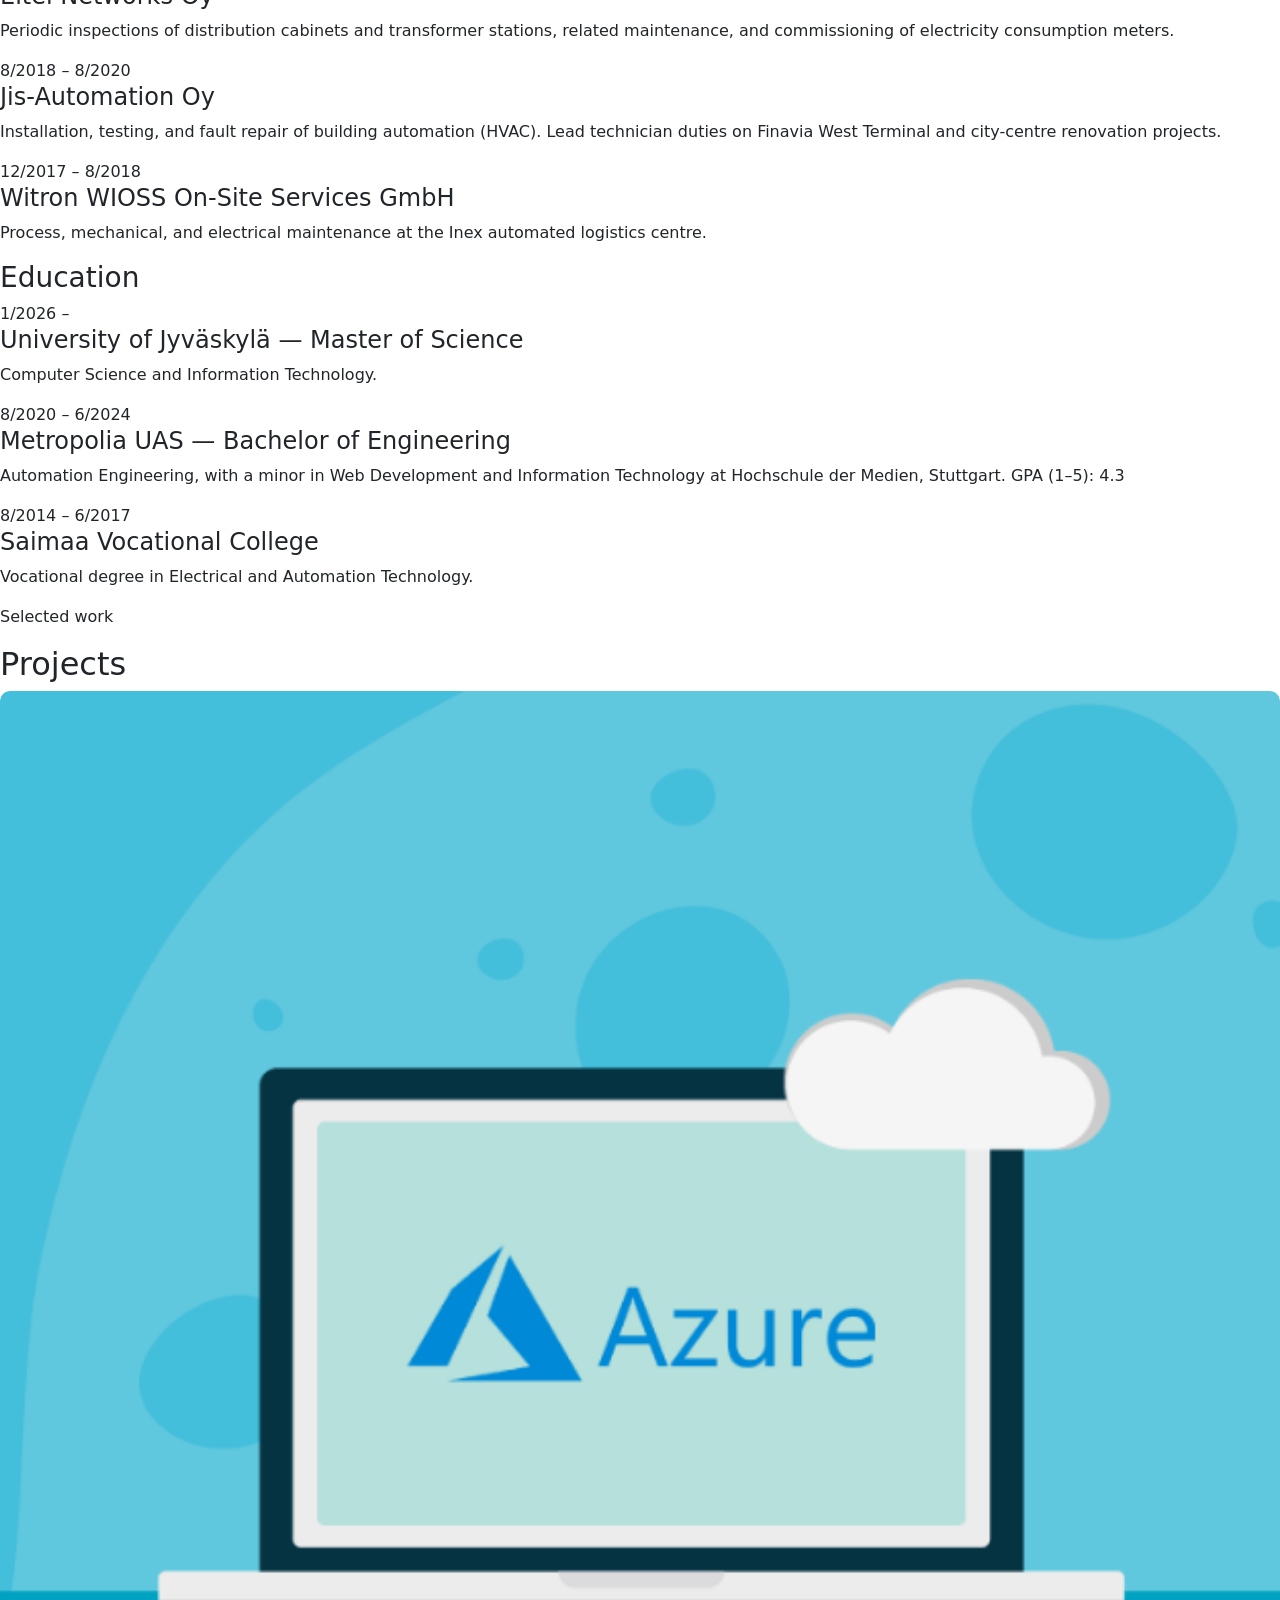
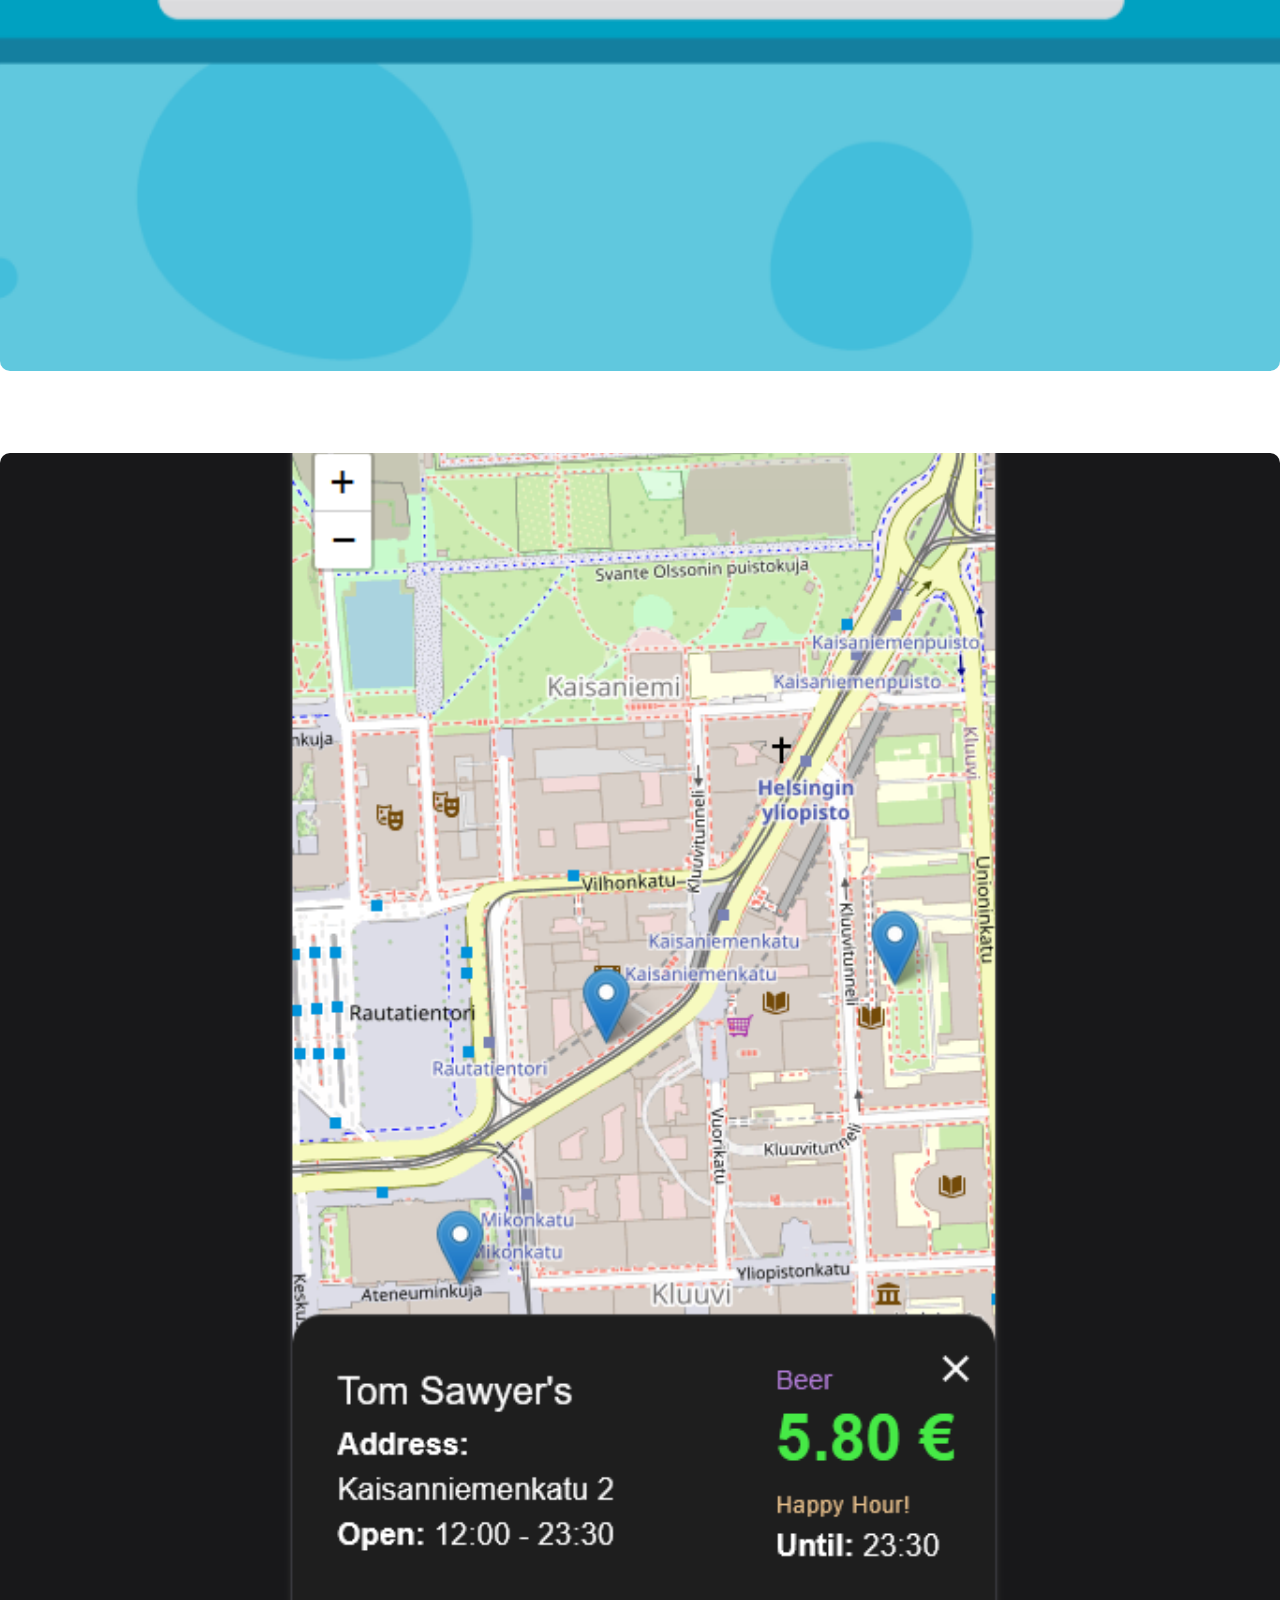
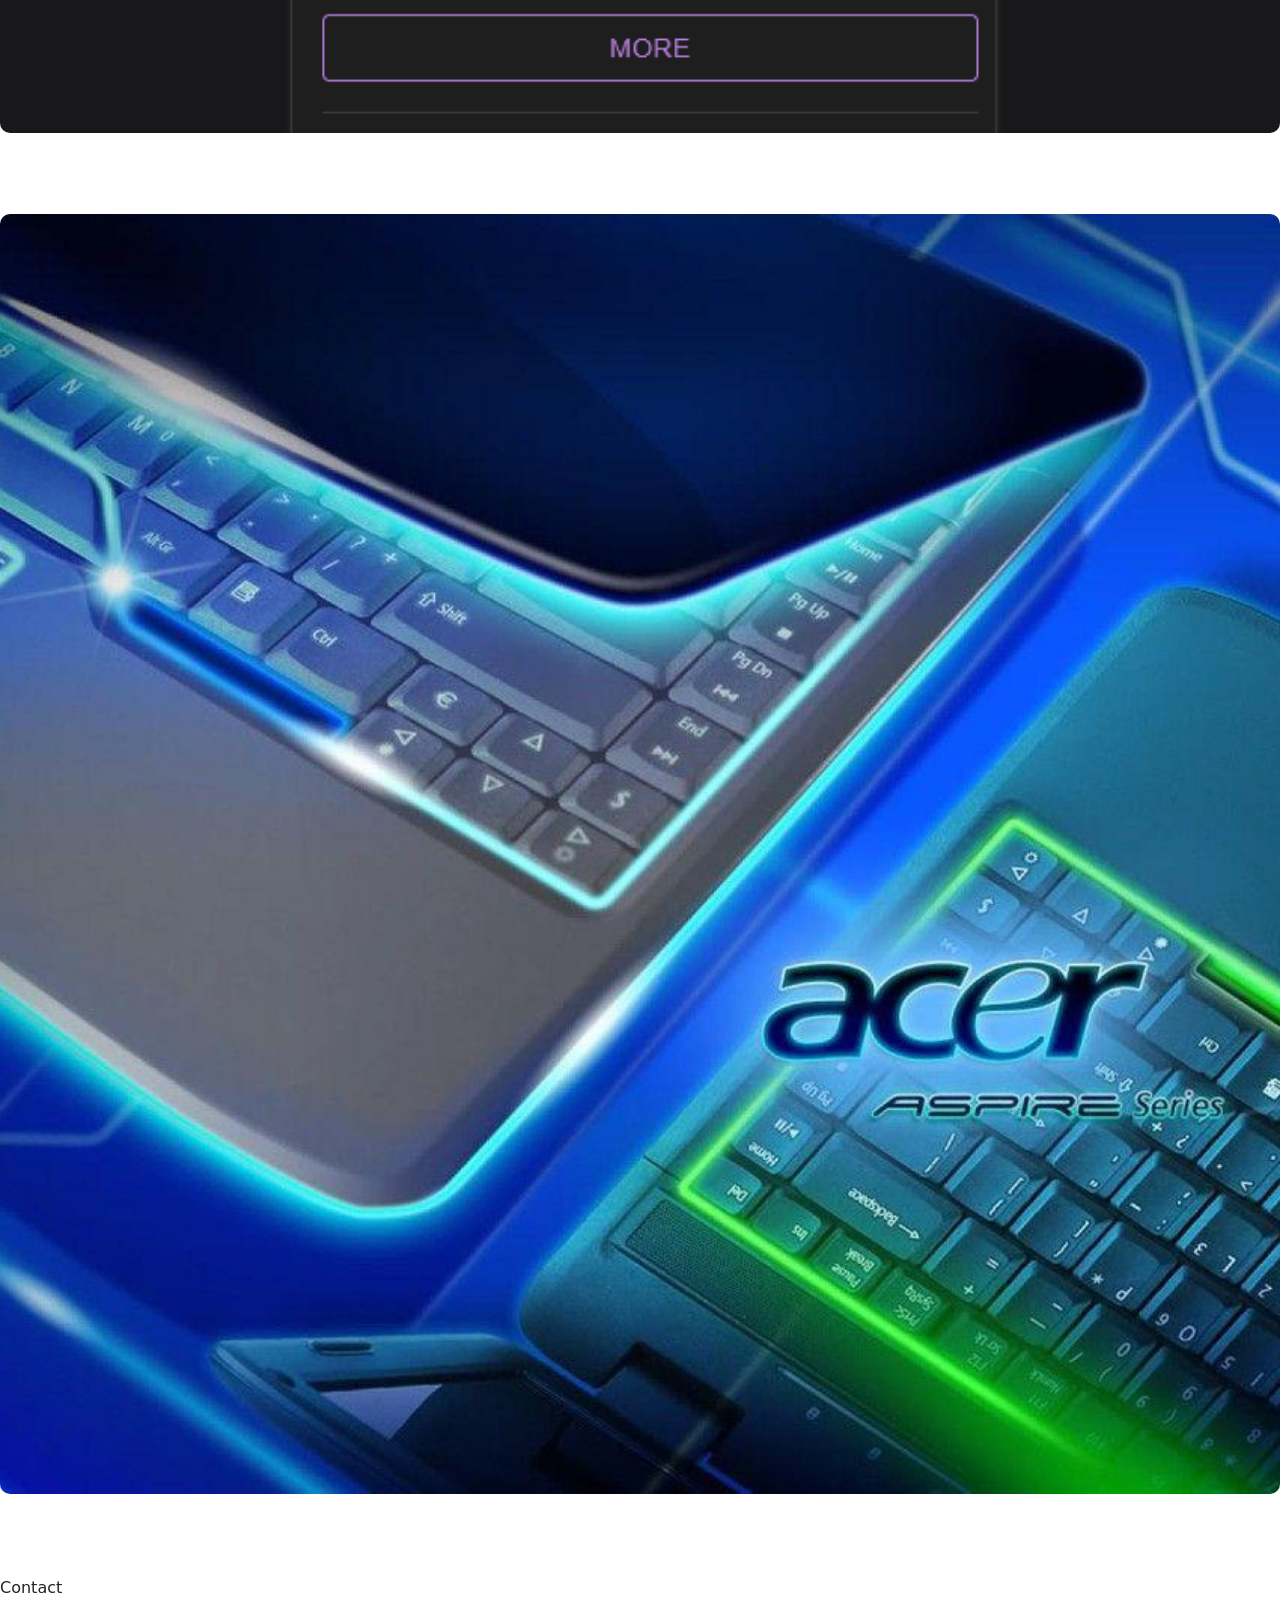
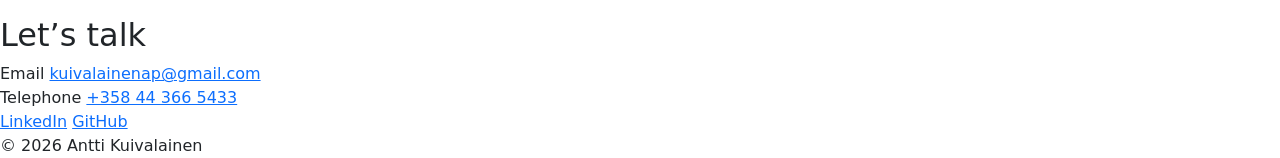
==== commit 876a2ff5: "Update introduction text in index.html" ====
--- a/index.html
+++ b/index.html
@@ -42,7 +42,7 @@
         <h2>Engineer with a installations background</h2>
         <div class="about-grid">
             <div>
-                <p class="lead">Welcome. I am Antti Kuivalainen — tech nerd, outdoor adventurer, and a creative soul. This site is a CV you can browse: projects, experience, and how to reach me.</p>
+                <p class="lead">Welcome. I am Antti Kuivalainen — tech student, outdoor adventurer, and a creative soul. This site is a CV you can browse: projects, experience, and how to reach me.</p>
                 <p>As of now, I am studying my Master's on Computer Science at Jyväskylä University (though I am capable of studying 100% remotely). 
             My major subject is development of Internet of Things appliances. At the same time I am looking for a job opportunities within IT sector or Contron Systems Engineering. 
             This includes Commissioning and Designing positions as well. I have steady understanding of OSI-model and network configuration, Linux-servers, 
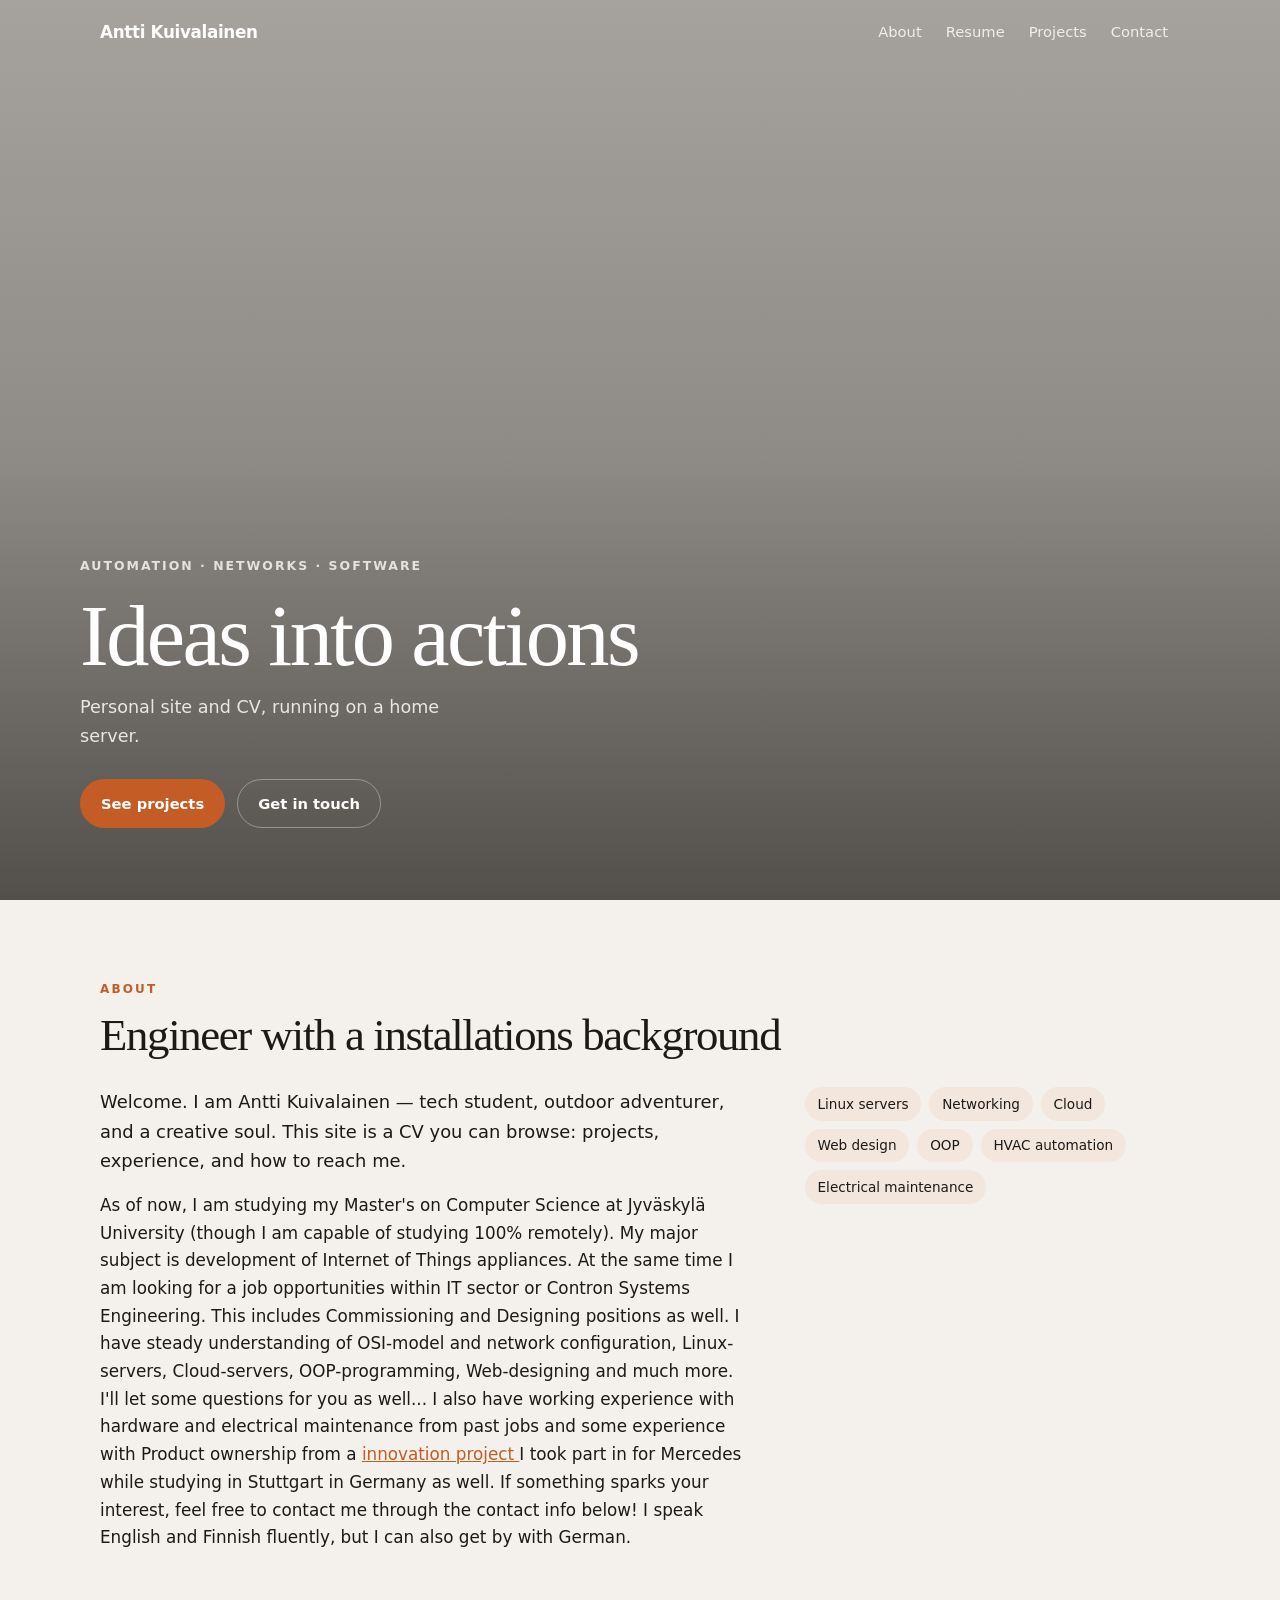
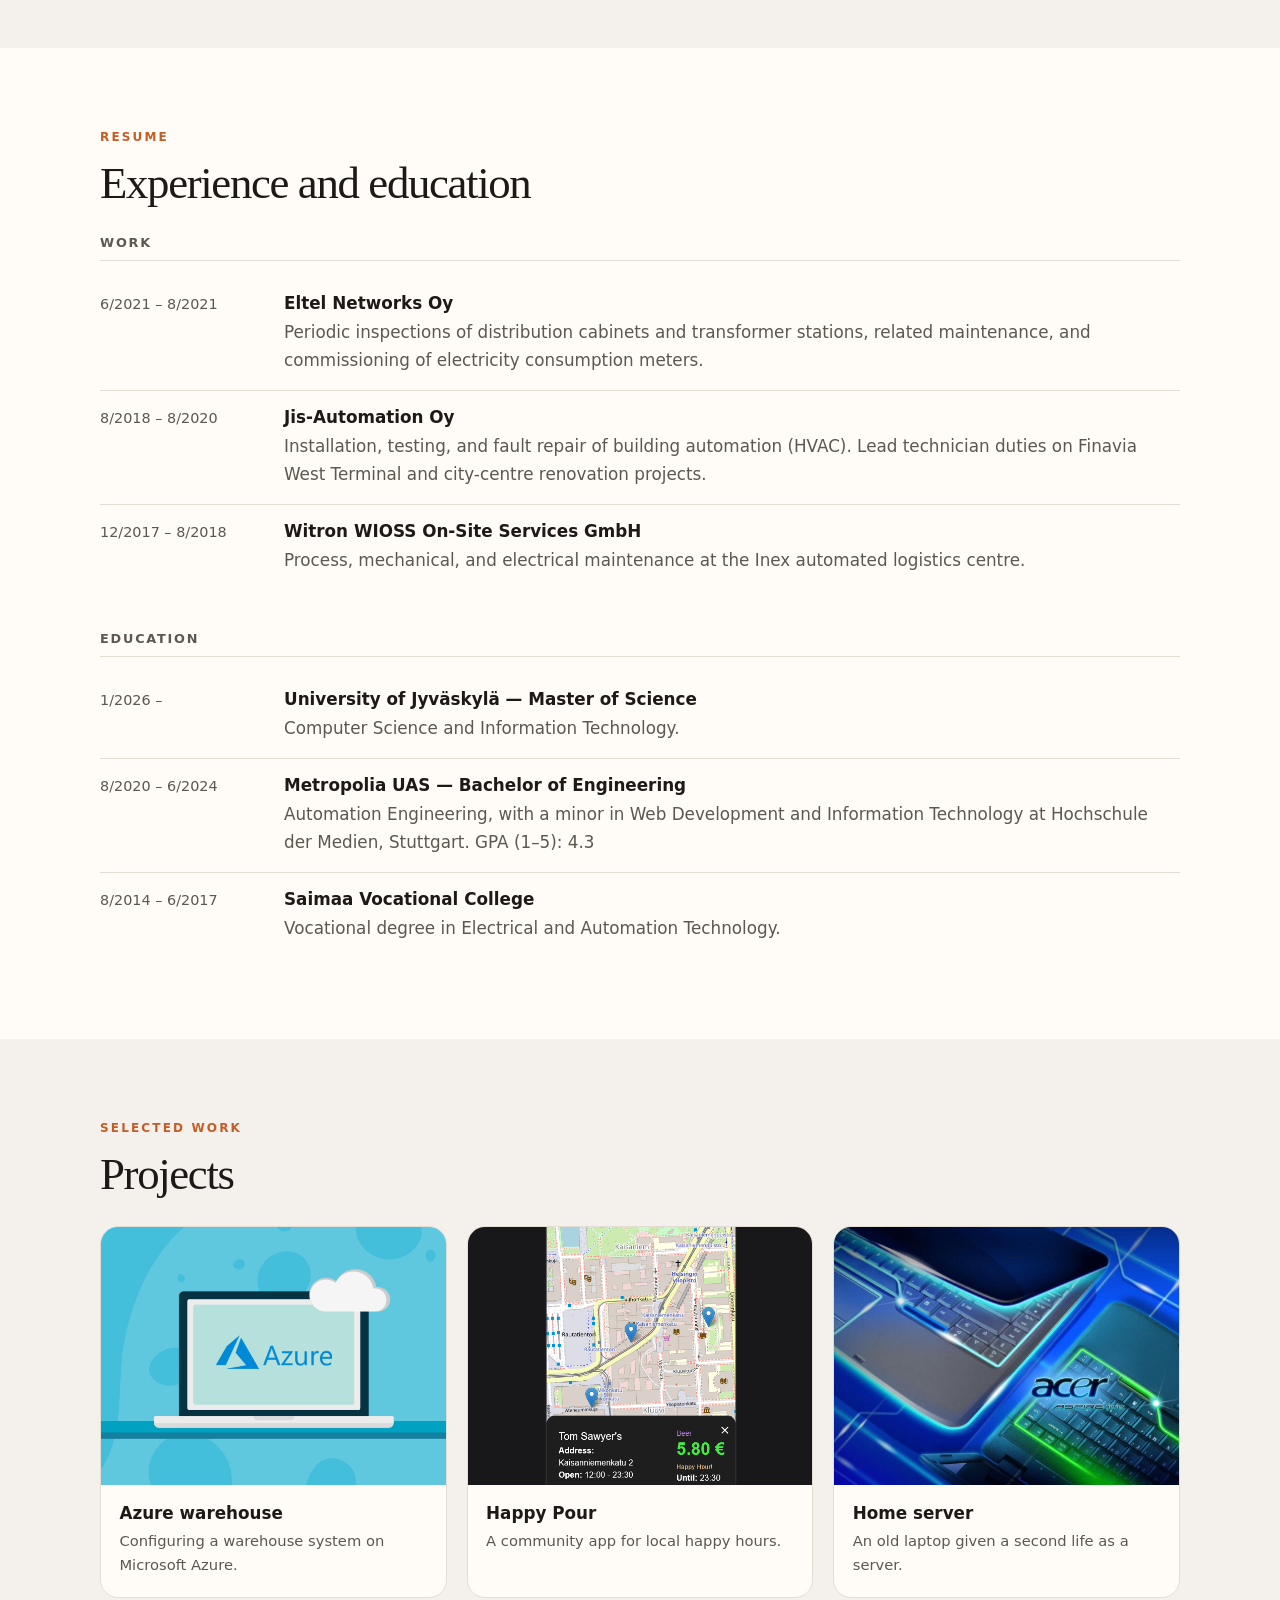
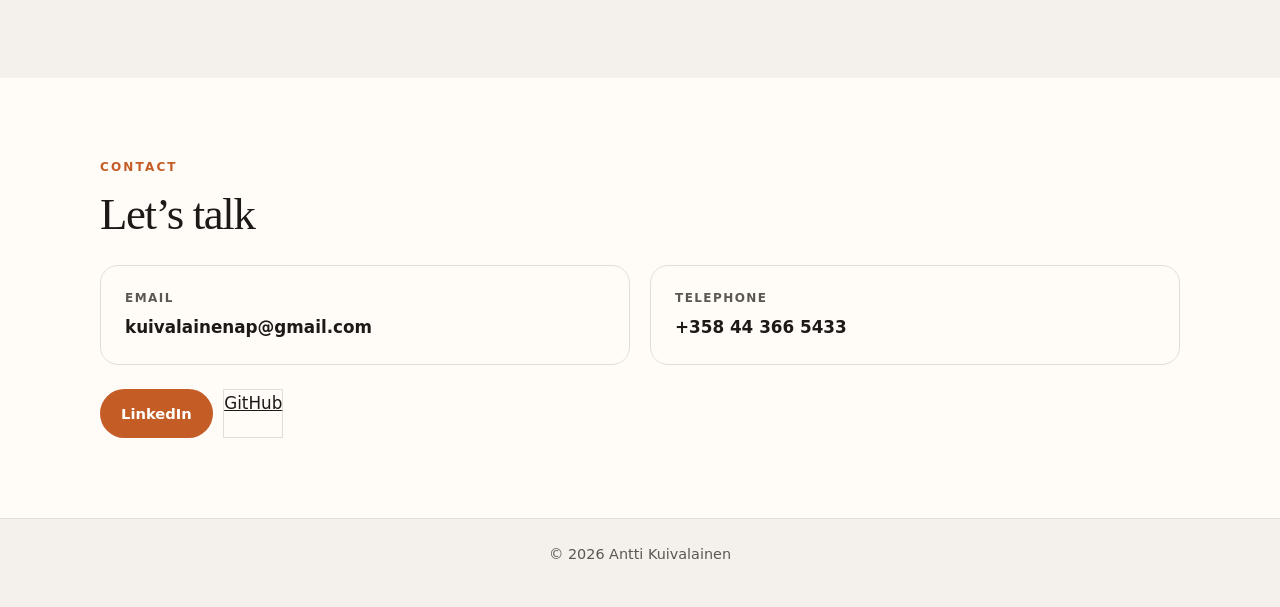
==== commit 4b2ae45b: "Fix relative asset paths Co-authored-by: Copilot <223556219+Copilot@users.noreply.github.com>" ====
--- a/index.html
+++ b/index.html
@@ -5,7 +5,7 @@
     <meta name="viewport" content="width=device-width, initial-scale=1.0">
     <title>Antti Kuivalainen</title>
     <link href="https://cdn.jsdelivr.net/npm/bootstrap@5.3.3/dist/css/bootstrap.min.css" rel="stylesheet">
-    <link rel="stylesheet" href="./css/styles.css">
+    <link rel="stylesheet" href="css/styles.css">
 </head>
 <body>
     <nav id="navbar" class="navbar navbar-expand-lg navbar-dark fixed-top">
@@ -177,6 +177,6 @@
     <footer class="site-footer">© 2026 Antti Kuivalainen</footer>
 
     <script src="https://cdn.jsdelivr.net/npm/bootstrap@5.3.3/dist/js/bootstrap.bundle.min.js"></script>
-    <script src="./js/app.js"></script>
+    <script src="js/app.js"></script>
 </body>
 </html>
--- a/css/styles.css
+++ b/css/styles.css
@@ -1,74 +1,470 @@
-/* Hero-kuva */
-#hero {
-    height: 100vh;
-    background: url("../images/sunset-in-greece-mountains.jpg") no-repeat center center/cover;
-    position: relative;
-}
-
-#hero::after {
-    content: "";
-    position: absolute;
-    bottom: 20px;
-    left: 50%;
-    transform: translateX(-50%);
-    width: 30px;
-    height: 30px;
-    border-bottom: 2px solid white;
-    border-right: 2px solid white;
-    transform: translateX(-50%) rotate(45deg);
-}
-
-#navbar {
+@import url("https://fonts.googleapis.com/css2?family=Instrument+Sans:wght@400;500;600;700&family=Instrument+Serif:ital@0;1&display=swap");
+
+:root {
+  --bg: #f4f1ec;
+  --bg-elevated: #fffcf8;
+  --ink: #1c1917;
+  --muted: #5c574f;
+  --line: #e4ddd4;
+  --accent: #c45c26;
+  --accent-soft: #f3e6dc;
+  --hero-overlay: linear-gradient(
+    180deg,
+    rgba(20, 16, 12, 0.35) 0%,
+    rgba(20, 16, 12, 0.45) 50%,
+    rgba(20, 16, 12, 0.72) 100%
+  );
+  --shadow: 0 12px 40px rgba(28, 25, 23, 0.08);
+  --radius: 18px;
+  --nav-h: 72px;
+}
+
+*,
+*::before,
+*::after {
+  box-sizing: border-box;
+}
+
+html {
+  scroll-behavior: smooth;
+}
+
+body {
+  margin: 0;
+  font-family: "Instrument Sans", system-ui, sans-serif;
+  color: var(--ink);
+  background: var(--bg);
+  line-height: 1.65;
+  font-size: 1.05rem;
+}
+
+img {
+  max-width: 100%;
+  display: block;
+}
+
+a {
+  color: var(--accent);
+}
+
+.page-wrap {
+  overflow-x: hidden;
+}
+
+/* Navbar */
+#navbar,
+.site-nav {
   background: transparent;
-  transition: background 0.3s ease;
-}
-
-section {
-  scroll-margin-top: 40px;
-}
-
-
-/* hover effect on project cards */
+  padding: 0.85rem 0;
+  transition: background 0.25s ease, box-shadow 0.25s ease, backdrop-filter 0.25s ease;
+}
+
+#navbar.scrolled,
+.site-nav.scrolled {
+  background: rgba(28, 25, 23, 0.86);
+  backdrop-filter: blur(14px);
+  box-shadow: 0 1px 0 rgba(255, 255, 255, 0.06);
+}
+
+.navbar .container,
+.navbar .container-fluid {
+  max-width: 1120px;
+  margin: 0 auto;
+  padding-left: 1.25rem;
+  padding-right: 1.25rem;
+}
+
+.navbar-brand {
+  font-weight: 600;
+  letter-spacing: -0.02em;
+  font-size: 1.05rem;
+}
+
+.navbar-dark .navbar-nav .nav-link {
+  color: rgba(255, 255, 255, 0.82);
+  font-weight: 500;
+  font-size: 0.92rem;
+  padding: 0.4rem 0.75rem;
+}
+
+.navbar-dark .navbar-nav .nav-link:hover,
+.navbar-dark .navbar-nav .nav-link:focus {
+  color: #fff;
+}
+
+.navbar-toggler {
+  border: 0;
+  box-shadow: none;
+}
+
+/* Hero */
+#hero,
+.page-hero {
+  position: relative;
+  min-height: 100vh;
+  display: flex;
+  align-items: flex-end;
+  justify-content: flex-start;
+  color: #fff;
+  background: var(--hero-overlay),
+    url("/static/images/sunset-in-greece-mountains.jpg") center / cover no-repeat;
+  padding: calc(var(--nav-h) + 2rem) 1.25rem 4.5rem;
+}
+
+.page-hero {
+  min-height: 52vh;
+  background: var(--hero-overlay),
+    url("/static/images/acer.jpg") center / cover no-repeat;
+  padding-bottom: 3.5rem;
+}
+
+#hero::after,
+.page-hero::after {
+  content: none;
+}
+
+.hero-inner,
+.page-hero .hero-inner {
+  max-width: 1120px;
+  width: 100%;
+  margin: 0 auto;
+}
+
+.hero-kicker {
+  display: inline-block;
+  font-size: 0.78rem;
+  letter-spacing: 0.16em;
+  text-transform: uppercase;
+  font-weight: 600;
+  color: rgba(255, 255, 255, 0.78);
+  margin-bottom: 0.85rem;
+}
+
+#hero h1,
+.page-hero h1 {
+  font-family: "Instrument Serif", Georgia, serif;
+  font-weight: 400;
+  font-size: clamp(2.8rem, 7vw, 5.4rem);
+  line-height: 1.05;
+  letter-spacing: -0.03em;
+  margin: 0 0 0.75rem;
+  max-width: 14ch;
+}
+
+.hero-lead {
+  margin: 0 0 1.75rem;
+  font-size: 1.1rem;
+  color: rgba(255, 255, 255, 0.84);
+  max-width: 36ch;
+}
+
+.hero-actions {
+  display: flex;
+  flex-wrap: wrap;
+  gap: 0.75rem;
+}
+
+.btn-accent,
+.btn-ghost {
+  display: inline-flex;
+  align-items: center;
+  justify-content: center;
+  border-radius: 999px;
+  padding: 0.7rem 1.25rem;
+  font-weight: 600;
+  font-size: 0.92rem;
+  text-decoration: none;
+  border: 1px solid transparent;
+  transition: transform 0.15s ease, background 0.15s ease, color 0.15s ease;
+}
+
+.btn-accent {
+  background: var(--accent);
+  color: #fff;
+}
+
+.btn-accent:hover {
+  background: #a94c1e;
+  color: #fff;
+  transform: translateY(-1px);
+}
+
+.btn-ghost {
+  background: transparent;
+  color: #fff;
+  border-color: rgba(255, 255, 255, 0.35);
+}
+
+.btn-ghost:hover {
+  background: rgba(255, 255, 255, 0.1);
+  color: #fff;
+}
+
+.btn-outline {
+  background: transparent;
+  color: var(--ink);
+  border: 1px solid var(--line);
+}
+
+.btn-outline:hover {
+  border-color: var(--ink);
+  color: var(--ink);
+}
+
+/* Sections */
+.section {
+  max-width: 1120px;
+  margin: 0 auto;
+  padding: 5rem 1.25rem;
+  scroll-margin-top: calc(var(--nav-h) + 8px);
+}
+
+.section-alt {
+  background: var(--bg-elevated);
+}
+
+.section-alt .section {
+  padding-top: 5rem;
+  padding-bottom: 5rem;
+}
+
+.section-label {
+  font-size: 0.75rem;
+  letter-spacing: 0.18em;
+  text-transform: uppercase;
+  font-weight: 600;
+  color: var(--accent);
+  margin-bottom: 0.6rem;
+}
+
+.section h2 {
+  font-family: "Instrument Serif", Georgia, serif;
+  font-weight: 400;
+  font-size: clamp(2rem, 4vw, 2.8rem);
+  letter-spacing: -0.03em;
+  margin: 0 0 1.5rem;
+}
+
+.lead {
+  font-size: 1.12rem;
+  color: var(--ink);
+  max-width: 62ch;
+}
+
+.muted {
+  color: var(--muted);
+}
+
+.about-grid {
+  display: grid;
+  grid-template-columns: 1.4fr 0.8fr;
+  gap: 3rem;
+  align-items: start;
+}
+
+.skill-list {
+  display: flex;
+  flex-wrap: wrap;
+  gap: 0.5rem;
+  margin: 0;
+  padding: 0;
+  list-style: none;
+}
+
+.skill-list li {
+  background: var(--accent-soft);
+  color: var(--ink);
+  border-radius: 999px;
+  padding: 0.35rem 0.8rem;
+  font-size: 0.85rem;
+  font-weight: 500;
+}
+
+/* Resume */
+.timeline {
+  display: grid;
+  gap: 2.5rem;
+}
+
+.timeline-group h3 {
+  font-size: 0.8rem;
+  letter-spacing: 0.14em;
+  text-transform: uppercase;
+  font-weight: 600;
+  color: var(--muted);
+  margin: 0 0 1rem;
+  padding-bottom: 0.6rem;
+  border-bottom: 1px solid var(--line);
+}
+
+.job {
+  display: grid;
+  grid-template-columns: 10rem 1fr;
+  gap: 1.5rem;
+  padding: 1rem 0;
+}
+
+.job + .job {
+  border-top: 1px solid var(--line);
+}
+
+.job-meta {
+  color: var(--muted);
+  font-size: 0.9rem;
+  font-weight: 500;
+}
+
+.job h4 {
+  font-size: 1.05rem;
+  font-weight: 600;
+  margin: 0 0 0.35rem;
+}
+
+.job p {
+  margin: 0;
+  color: var(--muted);
+}
+
+/* Projects */
+.project-grid {
+  display: grid;
+  grid-template-columns: repeat(3, 1fr);
+  gap: 1.25rem;
+}
+
 .project-card {
   position: relative;
-  display: block;
+  display: flex;
+  flex-direction: column;
   overflow: hidden;
-  border-radius: 8px;
+  border-radius: var(--radius);
   text-decoration: none;
-  color: rgb(255, 255, 255);
+  color: var(--ink);
+  background: var(--bg-elevated);
+  border: 1px solid var(--line);
+  box-shadow: none;
+  transition: transform 0.2s ease, box-shadow 0.2s ease;
+}
+
+.project-card:hover {
+  transform: translateY(-4px);
+  box-shadow: var(--shadow);
+  color: var(--ink);
 }
 
 .project-card img {
   width: 100%;
-  aspect-ratio: 1 / 1;  /* pakottaa neliön */
+  aspect-ratio: 4 / 3;
   object-fit: cover;
-  border-radius: 10px;
-  transition: opacity 0.4s ease;
+}
+
+.project-card .card-body {
+  padding: 1.1rem 1.15rem 1.25rem;
 }
 
 .project-card .overlay {
-  position: absolute;
-  top: 0;
-  left: 0;
-  width: 100%;
-  height: 100%;
-  background: rgba(43, 78, 92, 0.6);
-  display: flex;
-  align-items: center;
-  justify-content: center;
-  opacity: 0;
-  transition: opacity 0.4s ease;
+  display: none;
+}
+
+.project-card h3 {
+  font-size: 1.05rem;
+  font-weight: 600;
+  margin: 0 0 0.35rem;
+}
+
+.project-card p {
+  margin: 0;
+  color: var(--muted);
+  font-size: 0.92rem;
+}
+
+/* Contact */
+.contact-grid {
+  display: grid;
+  grid-template-columns: 1fr 1fr;
+  gap: 1.25rem;
+}
+
+.contact-card,
+.stack-card {
+  background: var(--bg-elevated);
+  border: 1px solid var(--line);
+  border-radius: var(--radius);
+  padding: 1.4rem 1.5rem;
+}
+
+.contact-card span {
+  display: block;
+  font-size: 0.75rem;
+  letter-spacing: 0.12em;
+  text-transform: uppercase;
+  font-weight: 600;
+  color: var(--muted);
+  margin-bottom: 0.35rem;
+}
+
+.contact-card a,
+.contact-card p {
+  margin: 0;
+  color: var(--ink);
+  font-weight: 600;
+  font-size: 1.05rem;
+  text-decoration: none;
+}
+
+.contact-card a:hover {
+  color: var(--accent);
+}
+
+.social-row {
+  display: flex;
+  flex-wrap: wrap;
+  gap: 0.65rem;
+  margin-top: 1.5rem;
+}
+
+.site-footer {
+  border-top: 1px solid var(--line);
+  padding: 1.5rem 1.25rem 2.5rem;
   text-align: center;
-  padding: 10px;
-  
-}
-
-.project-card:hover img {
-  opacity: 0.3;
-}
-
-.project-card:hover .overlay {
-  opacity: 1;
-}
-
-
+  color: var(--muted);
+  font-size: 0.9rem;
+}
+
+.prose {
+  max-width: 68ch;
+}
+
+.prose p {
+  color: var(--muted);
+}
+
+.stack-list {
+  display: flex;
+  flex-wrap: wrap;
+  gap: 0.5rem;
+  list-style: none;
+  margin: 1rem 0 0;
+  padding: 0;
+}
+
+.stack-list li {
+  border: 1px solid var(--line);
+  background: var(--bg);
+  border-radius: 999px;
+  padding: 0.4rem 0.85rem;
+  font-size: 0.88rem;
+}
+
+@media (max-width: 900px) {
+  .about-grid,
+  .job,
+  .project-grid,
+  .contact-grid {
+    grid-template-columns: 1fr;
+  }
+
+  .job-meta {
+    margin-bottom: -0.75rem;
+  }
+}
